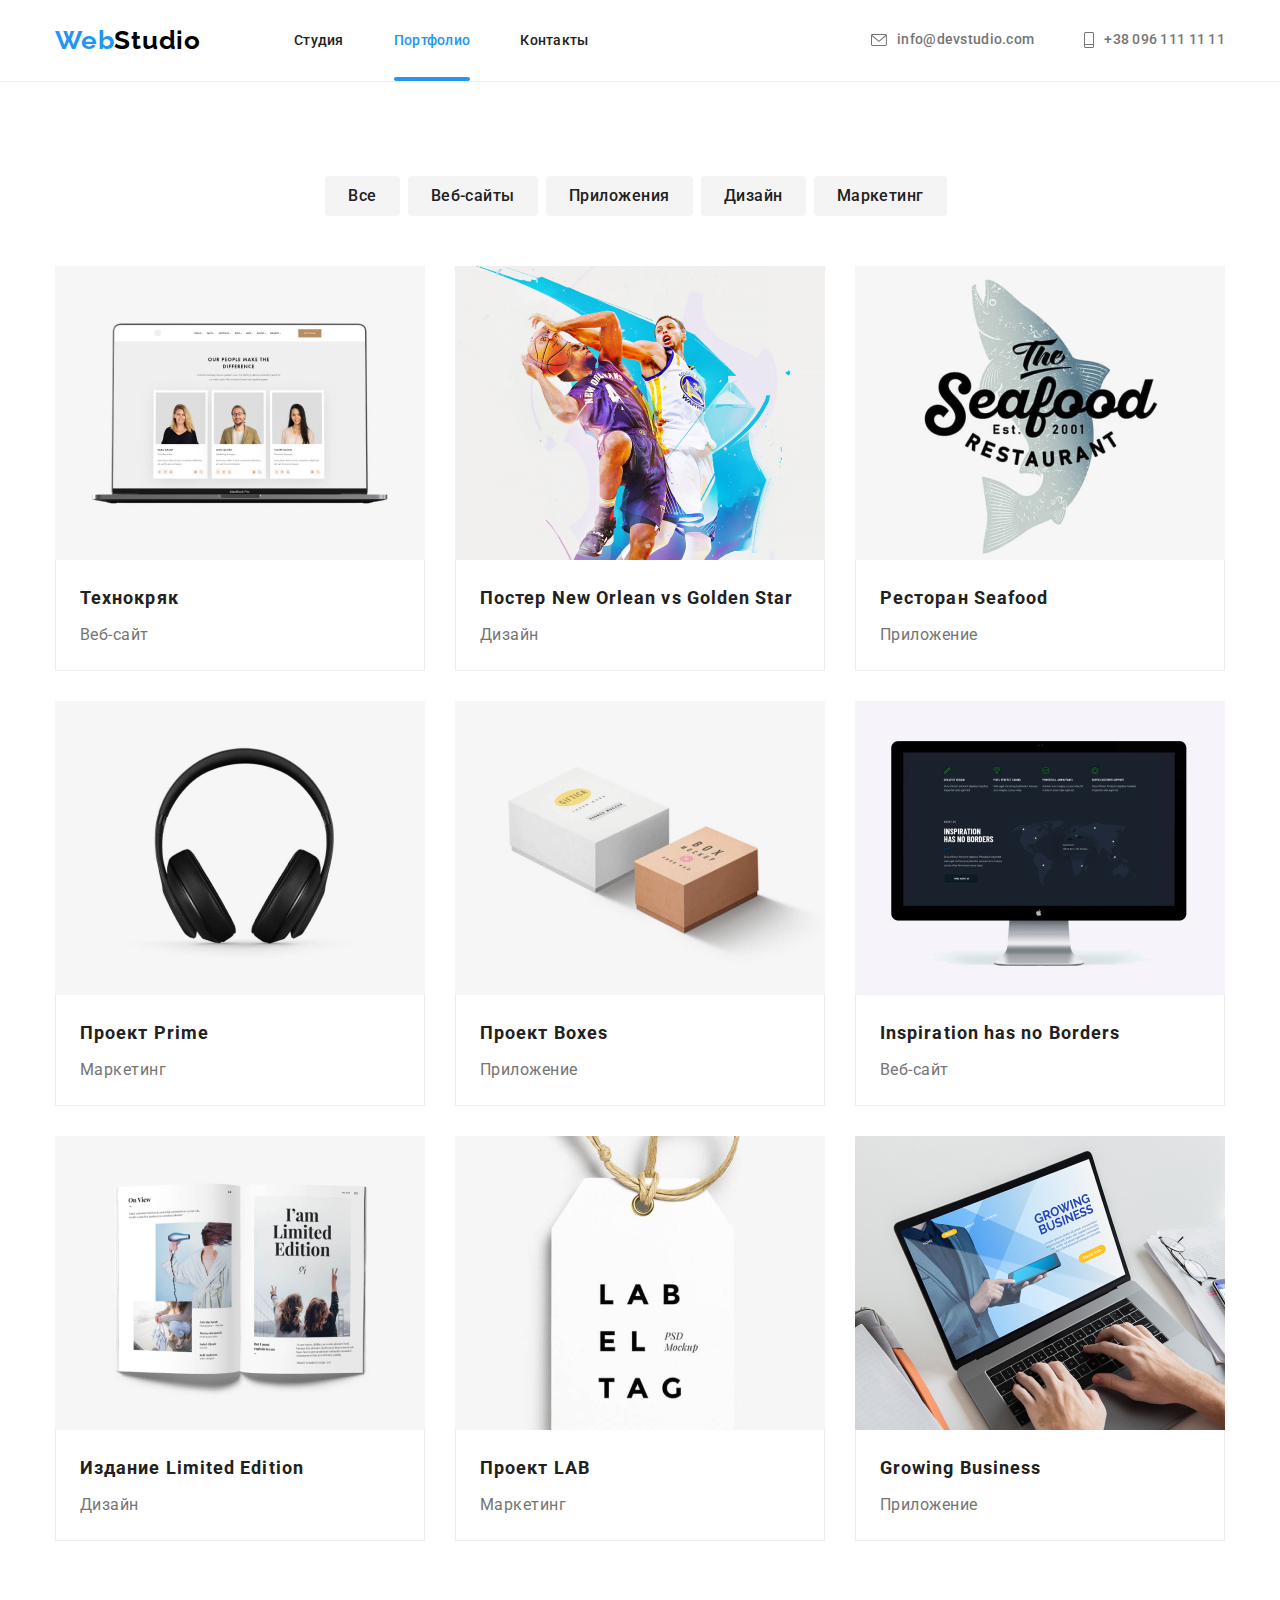
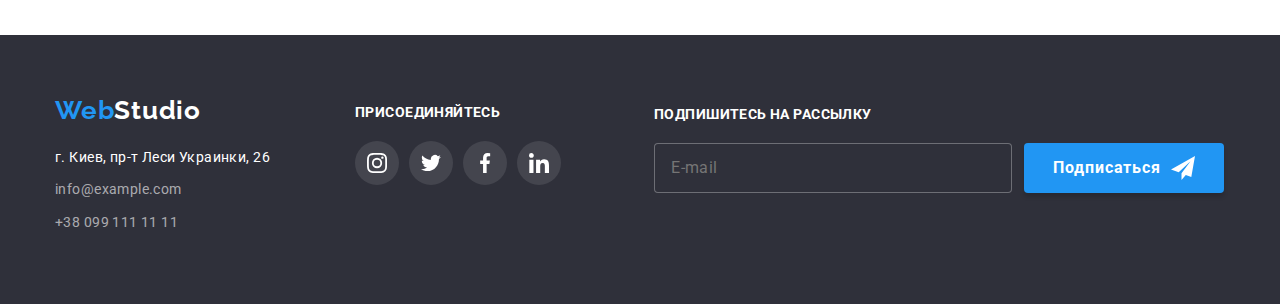
==== portfolio.html @ 05e0bb85 "Добавляет файлы ДЗ_7" ====
<!DOCTYPE html>
<html lang="ru">
  <head>
    <meta charset="UTF-8" />
    <meta name="viewport" content="width=device-width, initial-scale=1.0" />
    <title>Портфолио</title>
    <link
      rel="stylesheet"
      href="https://cdnjs.cloudflare.com/ajax/libs/modern-normalize/1.0.0/modern-normalize.min.css"
    />
    <link rel="preconnect" href="https://fonts.gstatic.com" />
    <link
      href="https://fonts.googleapis.com/css2?family=Raleway:wght@700&family=Roboto:wght@400;500;700;900&display=swap"
      rel="stylesheet"
    />
     <link rel="stylesheet" href="./css/portfolio.min.css" />
  </head>
  <body>
    <!--Header-->
    <header class="header header-portfolio">
      <div class="container">
        <nav class="nav">
          <a class="logo link" href="./" lang="en"
            ><span class="logo-accent">Web</span>Studio</a
          >
          <ul class="nav-list list">
            <li class="nav-list-item">
              <a class="nav-list-link link" href="./index.html">Студия</a>
            </li>
            <li class="nav-list-item">
              <a class="nav-list-link current link" href="./portfolio.html"
                >Портфолио</a
              >
            </li>
            <li class="nav-list-item">
              <a class="nav-list-link link" href="#">Контакты</a>
            </li>
          </ul>
        </nav>
        <address class="address">
          <ul class="contact list">
            <li class="contact-list">
              <a class="contact-link link" href="mailto:info@devstudio.com"
                ><svg width="16px" height="12px" class="contact-icon">
                  <use href="images/decor/sprite-optimize.svg#email"></use>
                </svg>
                info@devstudio.com</a
              >
            </li>
            <li class="contact-list">
              <a class="contact-link link" href="tel:+380961111111"
                ><svg width="10px" height="16px" class="contact-icon">
                  <use href="images/decor/sprite-optimize.svg#tel"></use>
                </svg>
                +38 096 111 11 11</a
              >
            </li>
          </ul>
        </address>
      </div>
    </header>
    <main>
      <!--Projects-->
      <section class="projects">
        <div class="container">
          <ul class="filters-list-btn list">
            <li><button class="filters-btn" type="button">Все</button></li>
            <li>
              <button class="filters-btn" type="button">Веб-сайты</button>
            </li>
            <li>
              <button class="filters-btn" type="button">Приложения</button>
            </li>
            <li><button class="filters-btn" type="button">Дизайн</button></li>
            <li>
              <button class="filters-btn" type="button">Маркетинг</button>
            </li>
          </ul>
          <ul class="projects-list list">
            <li class="projects-list-item">
              <a class="link-card link" href="#"
                ><div class="project-card-overly">
                  <img class="projects-list-photo" src="./images/portfolio/pr-1.jpg" alt="ноутбук с открытым сайтом" width="370px"
                    height="294px" />
                  <p class="projects-list-description">Технокряк это современная площадка распространения коронавируса. Компании
                    используют эту платформу для цифрового
                    шпионажа и атак на защищённые сервера конкурентов.</p>
                </div>
                <div class="projects-name-decor">
                  <h2 class="projects-name">Технокряк</h2>
                  <p class="filter-item">Веб-сайт</p>
                </div>
              </a>
            </li>
            <li class="projects-list-item">
              <a class="link-card link" href="#"
                >
                <div class="project-card-overly">
                  <img class="projects-list-photo" src="./images/portfolio/pr-2.jpg" alt="два баскетболиста сражаются за мяч"
                    width="370px" height="294px" />
                  <p class="projects-list-description">Технокряк это современная площадка распространения коронавируса. Компании
                    используют эту платформу для цифрового
                    шпионажа и атак на защищённые сервера конкурентов.</p>
                </div>
                <div class="projects-name-decor">
                  <h2 class="projects-name">
                    Постер New Orlean vs Golden Star
                  </h2>
                  <p class="filter-item">Дизайн</p>
                </div>
              </a>
            </li>
            <li class="projects-list-item">
              <a class="link-card link" href="#"
                >
                <div class="project-card-overly">
                  <img class="projects-list-photo" src="./images/portfolio/pr-3.jpg" alt="логотип ресторана морепродуктов" width="370px"
                    height="294px" />
                  <p class="projects-list-description">Технокряк это современная площадка распространения коронавируса. Компании
                    используют эту платформу для цифрового
                    шпионажа и атак на защищённые сервера конкурентов.</p>
                </div>
                <div class="projects-name-decor">
                  <h2 class="projects-name">Ресторан Seafood</h2>
                  <p class="filter-item">Приложение</p>
                </div>
              </a>
            </li>
            <li class="projects-list-item">
              <a class="link-card link" href="#"
                >
                <div class="project-card-overly">
                  <img class="projects-list-photo" src="./images/portfolio/pr-4.jpg" alt="фото наушников" width="370px" height="294px" />
                  <p class="projects-list-description">Технокряк это современная площадка распространения коронавируса. Компании
                    используют эту платформу для цифрового
                    шпионажа и атак на защищённые сервера конкурентов.</p>
                </div>
                <div class="projects-name-decor">
                  <h2 class="projects-name">Проект Prime</h2>
                  <p class="filter-item">Маркетинг</p>
                </div>
              </a>
            </li>
            <li class="projects-list-item">
              <a class="link-card link" href="#"
                >
                <div class="project-card-overly">
                  <img class="projects-list-photo" src="./images/portfolio/pr-5.jpg" alt="две коробки разных размеров" width="370px"
                    height="294px" />
                  <p class="projects-list-description">Технокряк это современная площадка распространения коронавируса. Компании
                    используют эту платформу для цифрового
                    шпионажа и атак на защищённые сервера конкурентов.</p>
                </div>
                <div class="projects-name-decor">
                  <h2 class="projects-name">Проект Boxes</h2>
                  <p class="filter-item">Приложение</p>
                </div>
              </a>
            </li>
            <li class="projects-list-item">
              <a class="link-card link" href="#"
                >
                <div class="project-card-overly">
                  <img class="projects-list-photo" src="./images/portfolio/pr-6.jpg" alt="монитор с открытым сайтом" width="370px"
                    height="294px" />
                  <p class="projects-list-description">Технокряк это современная площадка распространения коронавируса. Компании
                    используют эту платформу для цифрового
                    шпионажа и атак на защищённые сервера конкурентов.</p>
                </div>
                <div class="projects-name-decor">
                  <h2 class="projects-name" lang="en">
                    Inspiration has no Borders
                  </h2>
                  <p class="filter-item">Веб-сайт</p>
                </div>
              </a>
            </li>
            <li class="projects-list-item">
              <a class="link-card link" href="#">
                <div class="project-card-overly">
                  <img class="projects-list-photo" src="./images/portfolio/pr-7.jpg" alt="разворот журнала" width="370px"
                    height="294px" />
                  <p class="projects-list-description">Технокряк это современная площадка распространения коронавируса. Компании
                    используют эту платформу для цифрового
                    шпионажа и атак на защищённые сервера конкурентов.</p>
                </div>
                <div class="projects-name-decor">
                  <h2 class="projects-name">Издание Limited Edition</h2>
                  <p class="filter-item">Дизайн</p>
                </div>
              </a>
            </li>
            <li class="projects-list-item">
              <a class="link-card link" href="#"
                >
                <div class="project-card-overly">
                  <img class="projects-list-photo" src="./images/portfolio/pr-8.jpg" alt="бирка с логотипом компании маркетологов"
                    width="370px" height="294px" />
                  <p class="projects-list-description">Технокряк это современная площадка распространения коронавируса. Компании
                    используют эту платформу для цифрового
                    шпионажа и атак на защищённые сервера конкурентов.</p>
                </div>
                <div class="projects-name-decor">
                  <h2 class="projects-name">Проект LAB</h2>
                  <p class="filter-item">Маркетинг</p>
                </div>
              </a>
            </li>
            <li class="projects-list-item">
              <a class="link-card link" href="#"
                >
                <div class="project-card-overly">
                  <img class="projects-list-photo" src="./images/portfolio/pr-9.jpg" alt="руки на клавиатуре ноутбука с открытым сайтом приложения для бизнеса width=" 370px" height="294px"" />
                  <p class=" projects-list-description">Технокряк это современная площадка распространения коронавируса. Компании используют эту платформу для цифрового шпионажа и атак на защищённые сервера конкурентов.</p>
                </div>
                <div class="projects-name-decor">
                  <h2 class="projects-name" lang="en">Growing Business</h2>
                  <p class="filter-item">Приложение</p>
                </div>
              </a>
            </li>
          </ul>
        </div>
      </section>
    </main>
    <footer class="footer">
      <div class="container">
        <div class="communications">
          <a class="logo-footer link" href="./index.html" lang="en"
            ><span class="logo-accent">Web</span
            ><span class="logo-alt">Studio</span></a
          >
          <address class="address-footer">
            <a
              class="contact-footer-link link"
              href="https://goo.gl/maps/aoXQvRGG7g863qA2A"
              >г. Киев, пр-т Леси Украинки, 26</a
            >
            <ul class="contacts-footer list">
              <li class="contacts-footer-list">
                <a
                  class="contact-footer-link link"
                  href="mailto:info@example.com"
                  >info@example.com</a
                >
              </li>
              <li class="contacts-footer-list">
                <a class="contact-footer-link link" href="telto:+380991111111"
                  >+38 099 111 11 11</a
                >
              </li>
            </ul>
          </address>
        </div>
        <div class="social-footer">
          <h3 class="social-call">Присоединяйтесь</h3>
          <ul class="social-list-footer list">
            <li class="social-list-footer-item">
              <a class="social-list-footer-link link" href="#">
                <svg class="social-list-footer-icon">
                  <use
                    href="./images/decor/sprite-optimize.svg#instagram"
                  ></use>
                </svg>
              </a>
            </li>
            <li class="social-list-footer-item">
              <a class="social-list-footer-link link" href="#">
                <svg class="social-list-footer-icon">
                  <use href="./images/decor/sprite-optimize.svg#twitter"></use>
                </svg>
              </a>
            </li>
            <li class="social-list-footer-item">
              <a class="social-list-footer-link link" href="#">
                <svg class="social-list-footer-icon">
                  <use href="./images/decor/sprite-optimize.svg#facebook"></use>
                </svg>
              </a>
            </li>
            <li class="social-list-footer-item">
              <a class="social-list-footer-link link" href="#">
                <svg class="social-list-footer-icon">
                  <use href="./images/decor/sprite-optimize.svg#linkedin"></use>
                </svg>
              </a>
            </li>
          </ul>
        </div>
        <div class="social-footer-subscribe">
          <form action="#" class="social-footer-subscribe-form">
            <span class="social-footer-subscribe-wrapper">
              <p class="social-call">Подпишитесь на рассылку</p>
              <input type="email" name="footer-user-email" class="footer-form-input" placeholder="E-mail">
            </span>
            <button type="submit" class="footer-form-btn">Подписаться
              <svg class="footer-form-btn-icon">
                <use href="./images/decor/sprite-optimize.svg#icon-send"></use>
              </svg>
            </button>
          </form>
        </div>
      </div>
    </footer>
  </body>
</html>
---- css/portfolio.min.css ----
.visually-hidden{position:absolute !important;clip:rect(1px 1px 1px 1px);clip:rect(1px, 1px, 1px, 1px);padding:0 !important;border:0 !important;height:1px !important;width:1px !important;overflow:hidden}body{font-family:"Roboto",sans-serif}.link{text-decoration:none;font-style:normal}.list{list-style:none}h1,h2,h3,h4,h5,h6{margin:0}ul,ol{margin:0;padding:0}p{margin:0}img{display:block}address{font-style:normal}.container{width:1200px;margin:0 auto;padding:0 15px}.logo{font-family:"Raleway",sans-serif;font-weight:700;font-size:26px;line-height:1.19;letter-spacing:.03em;color:#000}.logo-accent{color:#2196f3}.logo-footer{font-family:"Raleway",sans-serif;font-weight:700;font-size:26px;line-height:1.19;letter-spacing:.03em;color:#000;margin-bottom:20px;display:inline-block}.logo-alt{color:#fff}.header{padding-top:25px;padding-bottom:25px;border-bottom:1px solid #ececec}.header .container{display:-webkit-box;display:-ms-flexbox;display:flex;-webkit-box-align:center;-ms-flex-align:center;align-items:center}.header .logo{margin-right:93px}.nav{display:-webkit-box;display:-ms-flexbox;display:flex;-webkit-box-align:center;-ms-flex-align:center;align-items:center}.nav-list{display:-webkit-box;display:-ms-flexbox;display:flex}.nav-list-link{font-weight:500;font-size:14px;line-height:1.14;letter-spacing:.02em;padding-bottom:32px;padding-top:32px;color:#212121;-webkit-transition:color 250ms cubic-bezier(0.4, 0, 0.2, 1);transition:color 250ms cubic-bezier(0.4, 0, 0.2, 1)}.nav-list-link:hover,.nav-list-link:focus{color:#2196f3}.current::after{content:"";position:absolute;bottom:-1px;display:block;width:100%;height:4px;background:#2196f3;border-radius:2px}.nav-list-item .current{color:#2196f3;padding-bottom:32px;position:relative}.nav-list-item:not(:last-child){margin-right:50px}.contact-list:not(:last-child){margin-right:50px}.contact{display:-webkit-box;display:-ms-flexbox;display:flex;-webkit-box-align:center;-ms-flex-align:center;align-items:center}.contact-icon{margin-right:10px;fill:currentColor}.contact-link{display:-webkit-box;display:-ms-flexbox;display:flex;-webkit-box-align:center;-ms-flex-align:center;align-items:center}.address .contact-link{font-weight:500;font-size:14px;line-height:1.14;letter-spacing:.02em;color:#757575}.contact-link:hover,.contact-link:focus{color:#2196f3;-webkit-transition:color 250ms cubic-bezier(0.4, 0, 0.2, 1);transition:color 250ms cubic-bezier(0.4, 0, 0.2, 1)}.address{margin-left:auto}.header-portfolio{border-bottom:1px solid #ececec}.projects{padding-top:94px;padding-bottom:94px}.filters-btn{font-weight:500;font-size:16px;line-height:1.62;letter-spacing:.03em;color:#212121;background-color:#f5f4f4;border-radius:4px;border:1px solid transparent;cursor:pointer;padding:6px 22px;margin-bottom:50px;margin-right:8px;-webkit-transition:background-color 250ms cubic-bezier(0.4, 0, 0.2, 1);transition:background-color 250ms cubic-bezier(0.4, 0, 0.2, 1)}.filters-btn:hover,.filters-btn:focus{background-color:#2196f3;color:#fff;-webkit-box-shadow:0px 3px 1px rgba(0,0,0,0.1),0px 1px 2px rgba(0,0,0,0.08),0px 2px 2px rgba(0,0,0,0.12);box-shadow:0px 3px 1px rgba(0,0,0,0.1),0px 1px 2px rgba(0,0,0,0.08),0px 2px 2px rgba(0,0,0,0.12)}.projects-name{font-weight:700;font-size:18px;line-height:2;letter-spacing:.06em;color:#212121;margin-bottom:4px}.filter-item{font-weight:400;font-size:16px;line-height:1.87;letter-spacing:.03em;color:#757575}.filters-list-btn{display:-webkit-box;display:-ms-flexbox;display:flex;-webkit-box-pack:center;-ms-flex-pack:center;justify-content:center}.container .projects-list{display:-webkit-box;display:-ms-flexbox;display:flex;-ms-flex-wrap:wrap;flex-wrap:wrap}.projects-list .projects-list-item{min-width:370px;-webkit-box-sizing:border-box;box-sizing:border-box;margin-right:30px;margin-bottom:30px;background-color:#fff}.projects-list-item:nth-child(3n){margin-right:0}.projects-list-item:nth-last-child(-n+3){margin-bottom:0px}.link-card{-webkit-transition:-webkit-box-shadow 250ms cubic-bezier(0.4, 0, 0.2, 1);transition:-webkit-box-shadow 250ms cubic-bezier(0.4, 0, 0.2, 1);transition:box-shadow 250ms cubic-bezier(0.4, 0, 0.2, 1);transition:box-shadow 250ms cubic-bezier(0.4, 0, 0.2, 1), -webkit-box-shadow 250ms cubic-bezier(0.4, 0, 0.2, 1)}.link-card:hover,.link-card:focus{display:block;-webkit-box-shadow:0px 1px 1px rgba(0,0,0,0.12),0px 4px 4px rgba(0,0,0,0.06),1px 4px 6px rgba(0,0,0,0.16);box-shadow:0px 1px 1px rgba(0,0,0,0.12),0px 4px 4px rgba(0,0,0,0.06),1px 4px 6px rgba(0,0,0,0.16)}.project-card-overly{position:relative;overflow:hidden}.projects-list-description{position:absolute;top:0;font-family:"Roboto",sans-serif;font-weight:400;font-size:18px;line-height:1.56;letter-spacing:.03em;color:#fff;padding:63px 24px;background-color:rgba(33,150,243,0.9);-webkit-transform:translateY(100%);transform:translateY(100%);-webkit-transition:-webkit-transform 250ms cubic-bezier(0.4, 0, 0.2, 1);transition:-webkit-transform 250ms cubic-bezier(0.4, 0, 0.2, 1);transition:transform 250ms cubic-bezier(0.4, 0, 0.2, 1);transition:transform 250ms cubic-bezier(0.4, 0, 0.2, 1), -webkit-transform 250ms cubic-bezier(0.4, 0, 0.2, 1)}.link-card:hover .projects-list-description,.link-card:focus .projects-list-description{-webkit-transform:translateY(0);transform:translateY(0)}.projects-name-decor{border-bottom:1px solid #ececec;border-left:1px solid #ececec;border-right:1px solid #ececec;padding-left:24px;padding-right:24px;padding-top:20px;padding-bottom:20px}.footer{background-color:#2f303a;padding-top:60px;padding-bottom:60px}.contact-footer-link{font-weight:400;font-size:14px;line-height:1.71;letter-spacing:.03em;color:rgba(255,255,255,0.6);-webkit-transition:color 250ms cubic-bezier(0.4, 0, 0.2, 1);transition:color 250ms cubic-bezier(0.4, 0, 0.2, 1)}.contact-footer-link:hover,.contact-footer-link:focus{color:rgba(255,255,255,0.8)}.address-footer>.contact-footer-link{color:#fff;display:inline-block;margin-bottom:9px}.contacts-footer-list>.contact-footer-link{display:inline-block;margin-bottom:9px}.social-call{font-weight:700;font-size:14px;line-height:1.14;letter-spacing:.03em;text-transform:uppercase;color:#fff;margin-bottom:20px}.footer .container{display:-webkit-box;display:-ms-flexbox;display:flex;-webkit-box-align:start;-ms-flex-align:start;align-items:flex-start}.social-footer{padding-left:85px;padding-top:10px}.social-list-footer{display:-webkit-box;display:-ms-flexbox;display:flex;-webkit-box-align:center;-ms-flex-align:center;align-items:center}.social-list-footer-link{background:rgba(255,255,255,0.1);border-radius:50%;width:44px;height:44px;margin-right:10px;display:-webkit-box;display:-ms-flexbox;display:flex;-webkit-box-align:center;-ms-flex-align:center;align-items:center;-webkit-box-pack:center;-ms-flex-pack:center;justify-content:center;cursor:pointer;-webkit-transition:background-color 250ms cubic-bezier(0.4, 0, 0.2, 1);transition:background-color 250ms cubic-bezier(0.4, 0, 0.2, 1)}.social-list-footer-item:nth-child(4n) .social-list-footer-link{margin-right:0px}.social-list-footer-link:hover,.social-list-footer-link:focus{background-color:#2196f3}.social-list-footer-icon{width:20px;height:20px;fill:#fff}.social-footer-subscribe{padding-left:93px;padding-top:10px}.social-footer-subscribe-form{display:-webkit-inline-box;display:-ms-inline-flexbox;display:inline-flex;-webkit-box-align:end;-ms-flex-align:end;align-items:flex-end}.footer-form-input{width:358px;height:50px;border:1px solid rgba(255,255,255,0.3);border-radius:4px;padding-left:16px;background-color:#2f303a;outline:none;font-weight:400;font-size:16px;line-height:1.25;letter-spacing:.03em;color:rgba(255,255,255,0.6)}.footer-form-btn{width:200px;height:50px;background:#2196f3;-webkit-box-shadow:0px 4px 4px rgba(0,0,0,0.15);box-shadow:0px 4px 4px rgba(0,0,0,0.15);border-radius:4px;border:1px solid transparent;font-weight:700;font-size:16px;line-height:1.87;letter-spacing:.06em;text-align:center;color:#fff;padding:9px 27px;margin-left:12px;display:-webkit-inline-box;display:-ms-inline-flexbox;display:inline-flex;-webkit-box-pack:center;-ms-flex-pack:center;justify-content:center;-webkit-box-align:center;-ms-flex-align:center;align-items:center;cursor:pointer}.footer-form-btn-icon{width:24px;height:24px;fill:#fff;margin-left:10px}
/*# sourceMappingURL=portfolio.min.css.map */
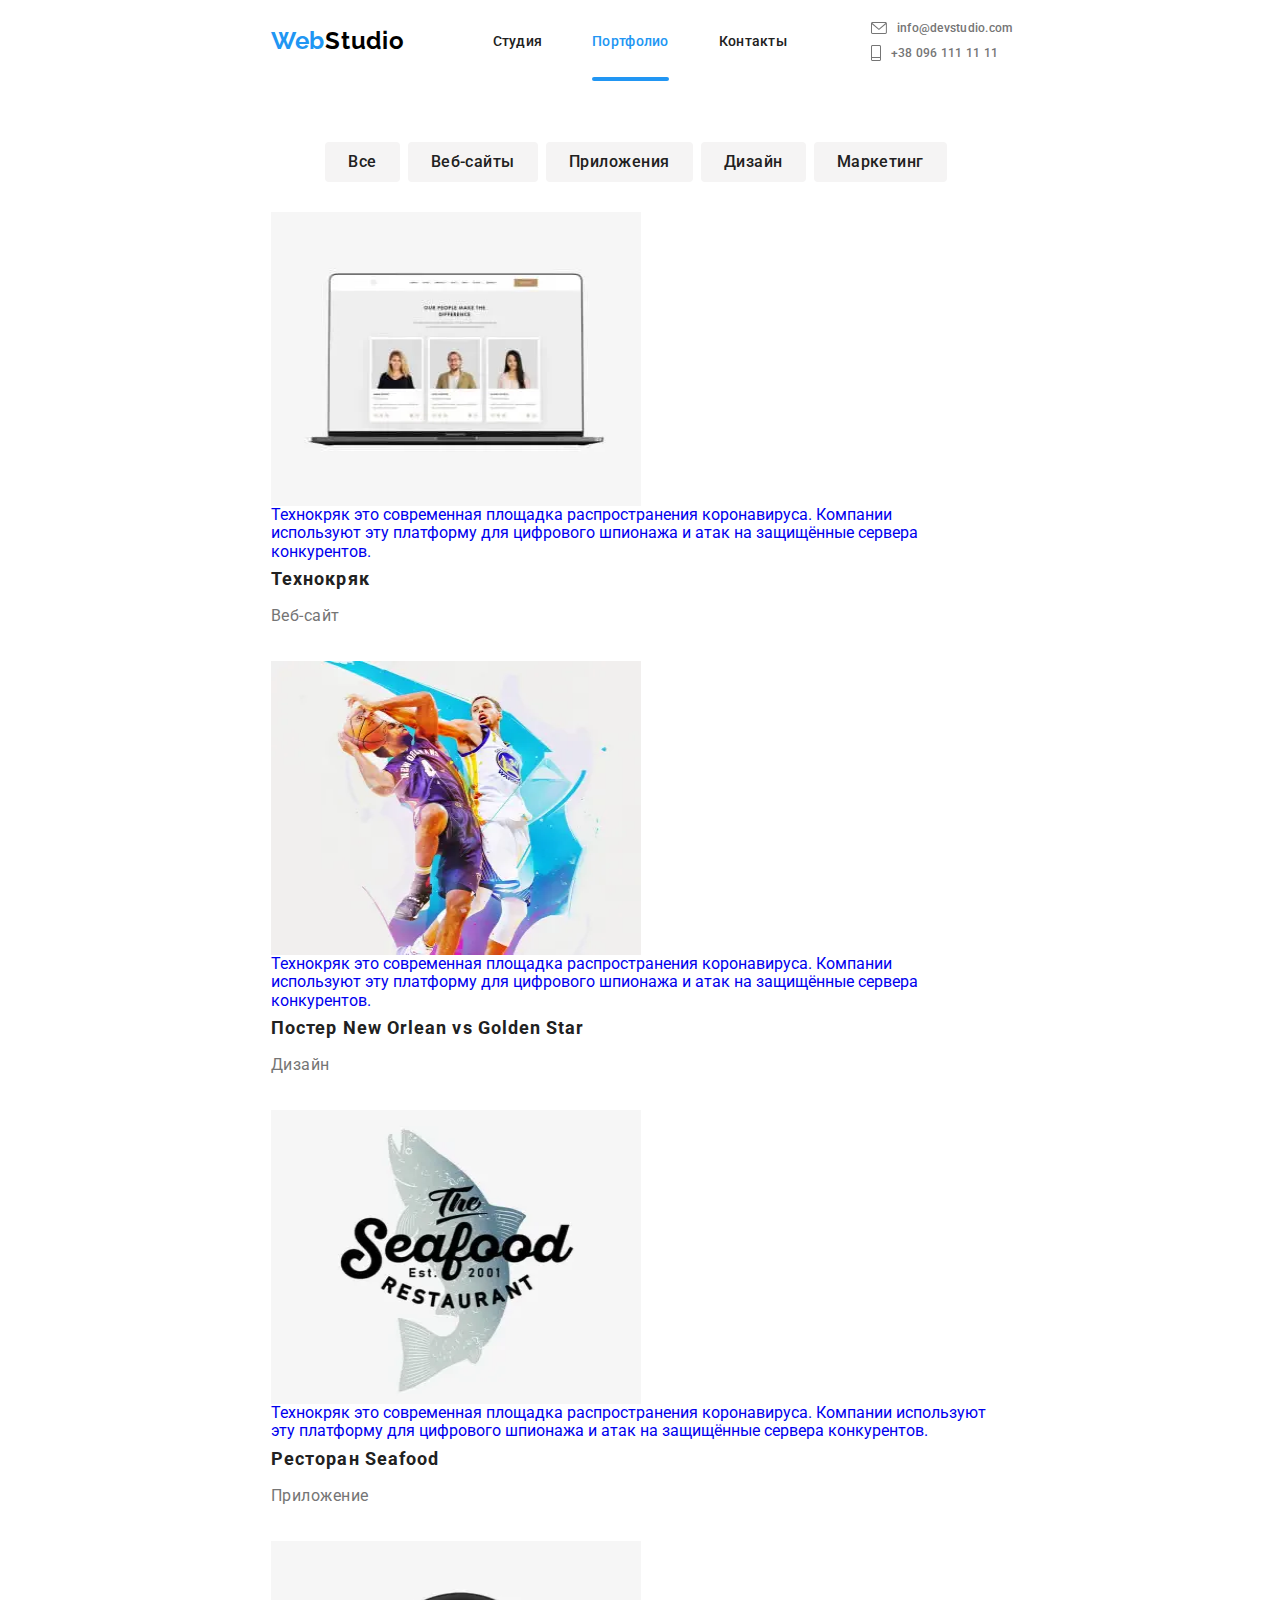
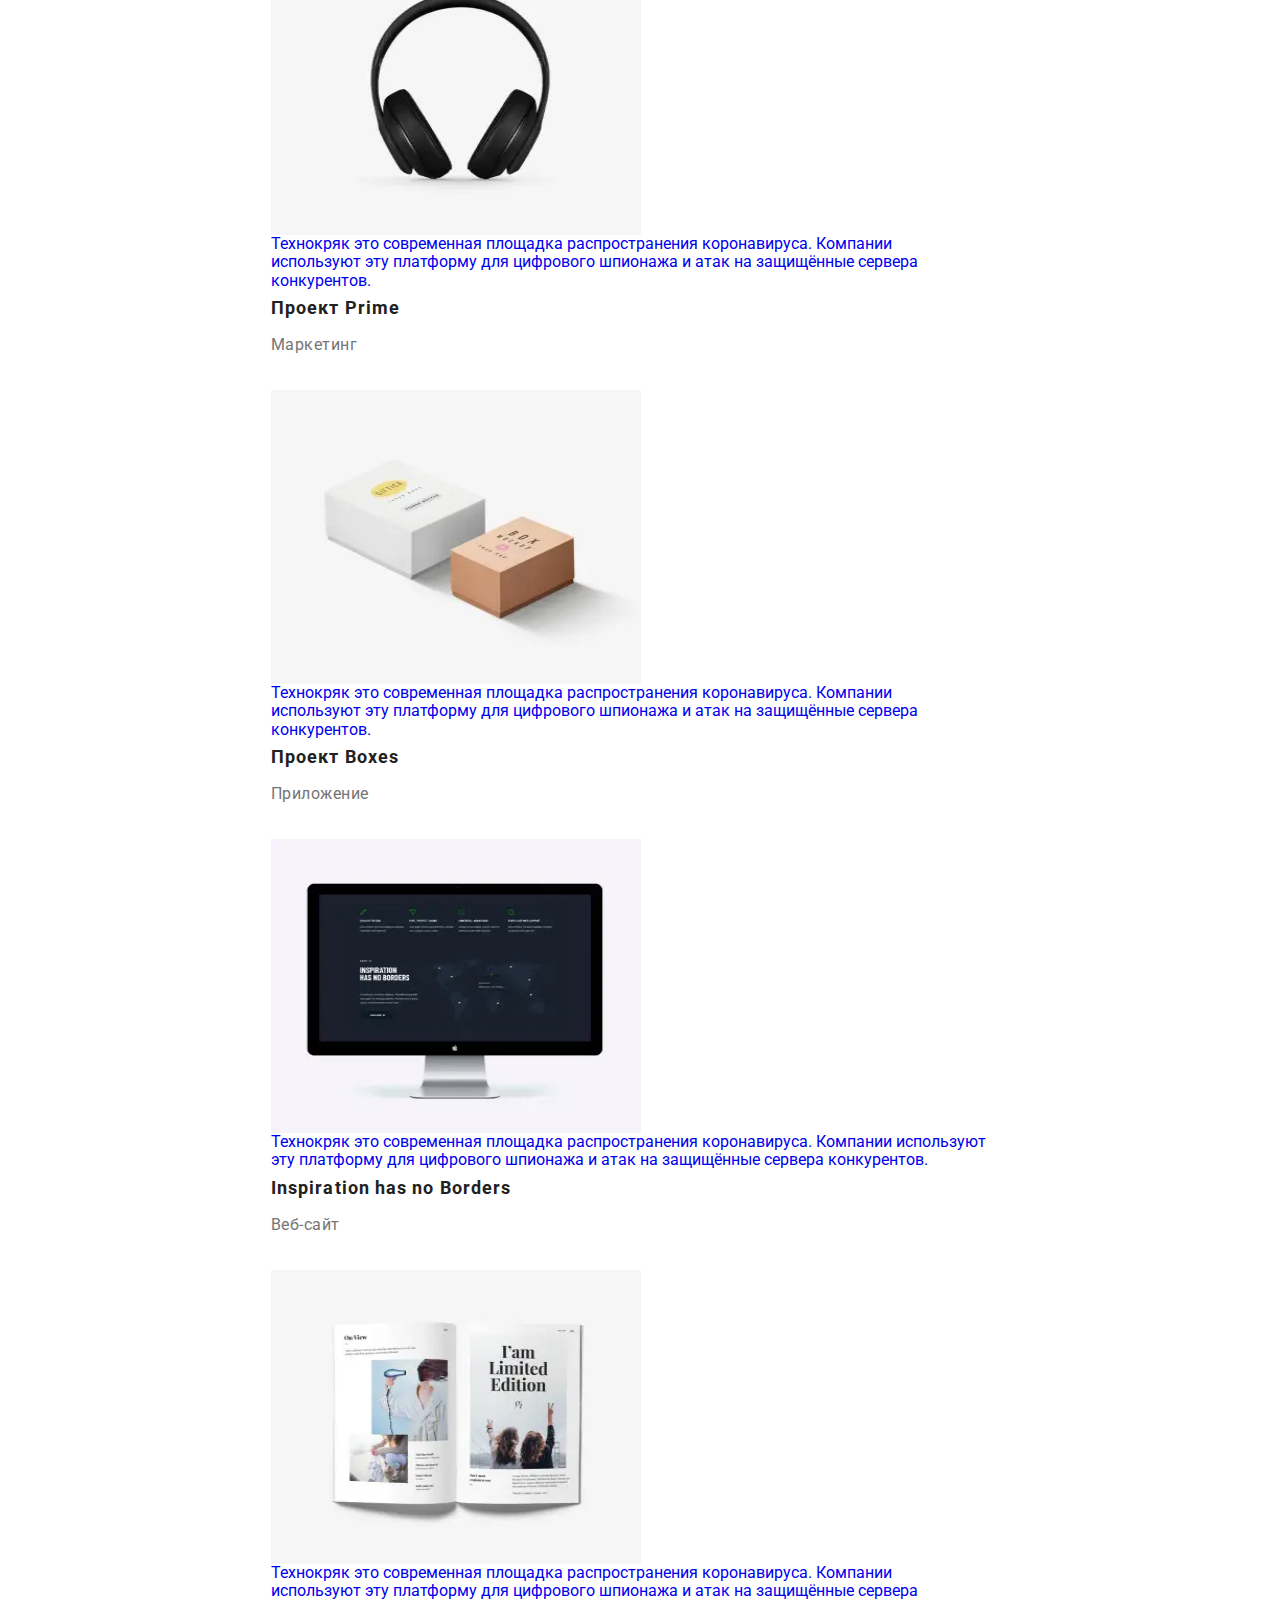
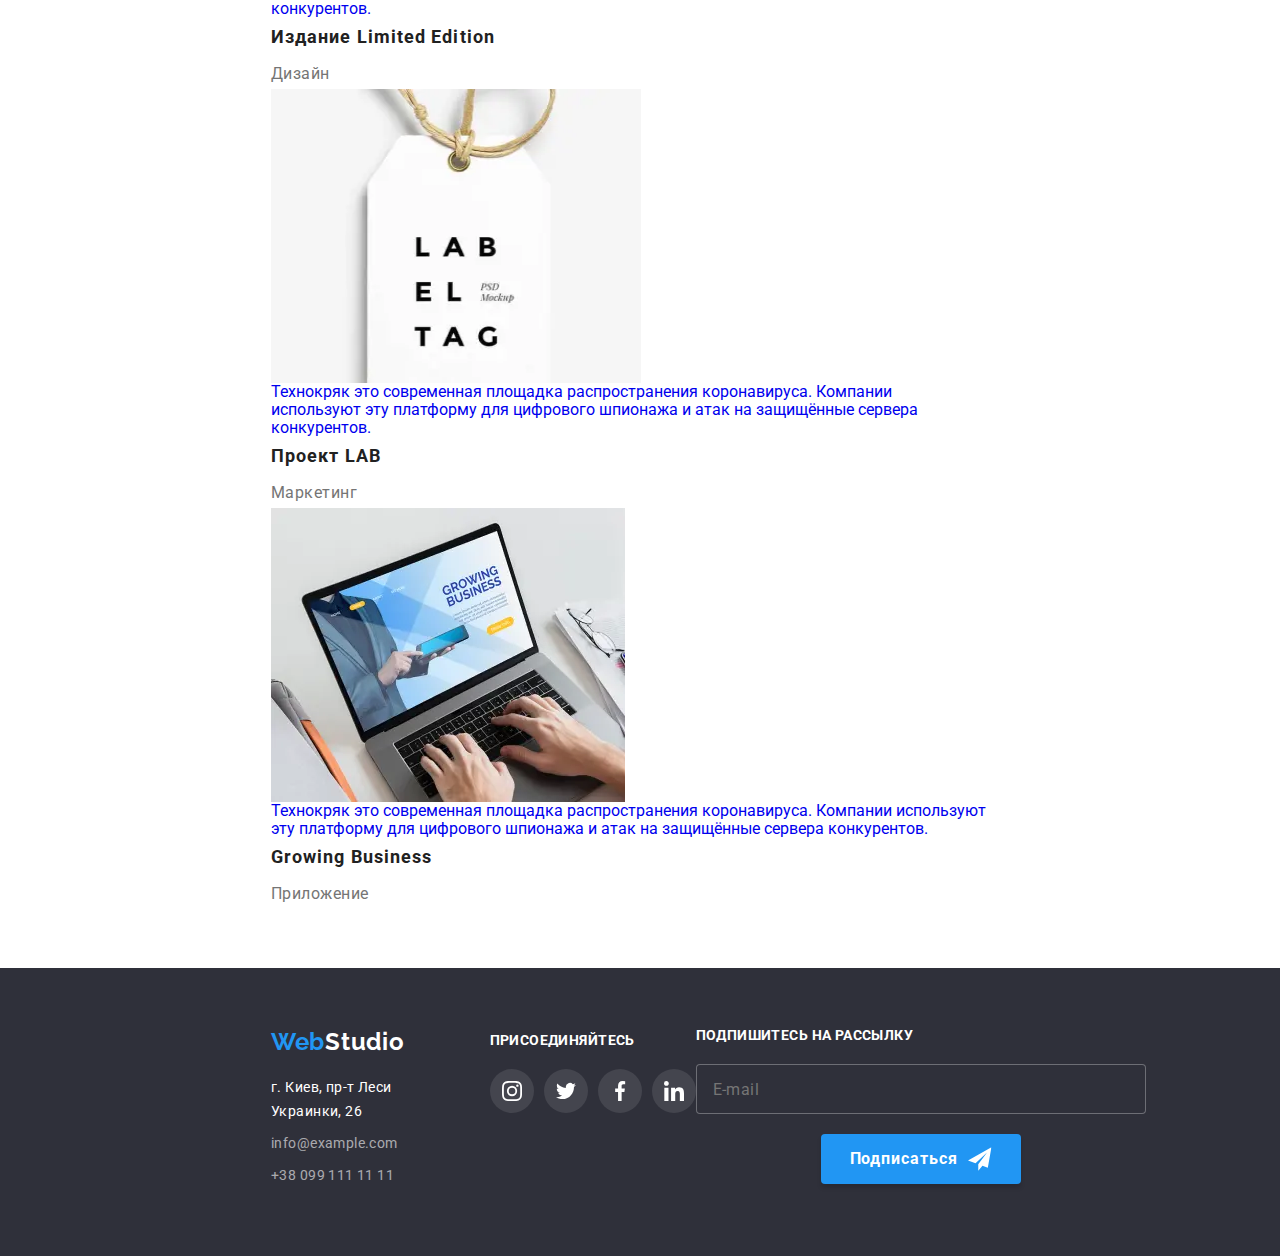
==== commit fffdaf69: "Добавляет изображения для адаптивности на стр портфолио" ====
--- a/portfolio.html
+++ b/portfolio.html
@@ -20,43 +20,47 @@
     <header class="header header-portfolio">
       <div class="container">
         <nav class="nav">
-          <a class="logo link" href="./" lang="en"
-            ><span class="logo-accent">Web</span>Studio</a
-          >
-          <ul class="nav-list list">
-            <li class="nav-list-item">
-              <a class="nav-list-link link" href="./index.html">Студия</a>
-            </li>
-            <li class="nav-list-item">
-              <a class="nav-list-link current link" href="./portfolio.html"
-                >Портфолио</a
-              >
-            </li>
-            <li class="nav-list-item">
-              <a class="nav-list-link link" href="#">Контакты</a>
-            </li>
-          </ul>
+          <a class="logo link" href="./" lang="en"><span class="logo-accent">Web</span>Studio</a>
+          <button type="button" class="menu-button" aria-expanded="false" aria-controls="menu-container" data-menu-button>
+            <svg width="40" height="40" aria-label="Переключатель мобильного меню">
+              <use class="menu-burger" href="images/decor/sprite-optimize.svg#menu-burger"></use>
+              <use class="icon-close" href="images/decor/sprite-optimize.svg#close"></use>
+            </svg>
+          </button>
+          <div class="menu-container" id="menu-container" data-menu>
+            <ul class="nav-list list">
+              <li class="nav-list-item">
+                <a class="nav-list-link  link" href="./index.html">Студия</a>
+              </li>
+              <li class="nav-list-item">
+                <a class="nav-list-link current link" href="./portfolio.html">Портфолио</a>
+              </li>
+              <li class="nav-list-item">
+                <a class="nav-list-link link" href="#">Контакты</a>
+              </li>
+            </ul>
+            <address class="address">
+              <ul class="contact list">
+                <li class="contact-list">
+                  <a class="contact-link link" href="mailto:info@devstudio.com"><svg width="16px" height="12px"
+                      class="contact-icon">
+                      <use href="images/decor/sprite-optimize.svg#email"></use>
+                    </svg>
+                    info@devstudio.com
+                  </a>
+                </li>
+                <li class="contact-list">
+                  <a class="contact-link link" href="tel:+380961111111">
+                    <svg width="10px" height="16px" class="contact-icon">
+                      <use href="images/decor/sprite-optimize.svg#tel"></use>
+                    </svg>
+                    +38 096 111 11 11</a>
+                </li>
+              </ul>
+            </address>
+          </div>
         </nav>
-        <address class="address">
-          <ul class="contact list">
-            <li class="contact-list">
-              <a class="contact-link link" href="mailto:info@devstudio.com"
-                ><svg width="16px" height="12px" class="contact-icon">
-                  <use href="images/decor/sprite-optimize.svg#email"></use>
-                </svg>
-                info@devstudio.com</a
-              >
-            </li>
-            <li class="contact-list">
-              <a class="contact-link link" href="tel:+380961111111"
-                ><svg width="10px" height="16px" class="contact-icon">
-                  <use href="images/decor/sprite-optimize.svg#tel"></use>
-                </svg>
-                +38 096 111 11 11</a
-              >
-            </li>
-          </ul>
-        </address>
+      
       </div>
     </header>
     <main>
@@ -80,8 +84,23 @@
             <li class="projects-list-item">
               <a class="link-card link" href="#"
                 ><div class="project-card-overly">
-                  <img class="projects-list-photo" src="./images/portfolio/pr-1.jpg" alt="ноутбук с открытым сайтом" width="370px"
-                    height="294px" />
+                  <picture class="projects-list-photo">
+                    <source srcset="./images/desktop/portfolio/pr-1.webp 1x, ./images/desktop/portfolio/pr-1@2x.webp 2x" 
+                      media="(min-width: 1600px)" type="image/webp">
+                    <source srcset="./images/desktop/portfolio/pr-1.jpg 1x, ./images/desktop/portfolio/pr-1@2x.jpg 2x"
+                      media="(min-width: 1600px)">
+                    <source srcset="./images/tablet/portfolio/pr-1-tablet-webp@1x.webp 1x, ./images/tablet/portfolio/pr-1-tablet-webp@2x.webp 2x"
+                      media="(min-width: 768px)" type="image/webp">
+                    <source srcset="./images/tablet/portfolio/pr-1-tablet@1x.jpg 1x, ./images/tablet/portfolio/pr-1-tablet@2x.jpg 2x"
+                      media="(min-width: 768px)">
+                    <source srcset="./images/mobile/portfolio/pr-1-mobile-webp@1x.webp 1x, ./images/mobile/portfolio/pr-1-mobile-webp@2x.webp 2x"
+                      media="(min-width: 480px)" type="image/webp">
+                    <source srcset="./images/mobile/portfolio/pr-1-mobile@1x.jpg 1x, ./images/mobile/portfolio/pr-1-mobile@2x.jpg 2x"
+                      media="(min-width: 480px)">
+                    <img class="projects-list-photo" src="./images/mobile/portfolio/pr-1-mobile@1x.jpg" alt="ноутбук с открытым сайтом" width="370px"
+                        height="294px" />
+                  </picture>
+                  
                   <p class="projects-list-description">Технокряк это современная площадка распространения коронавируса. Компании
                     используют эту платформу для цифрового
                     шпионажа и атак на защищённые сервера конкурентов.</p>
@@ -96,8 +115,25 @@
               <a class="link-card link" href="#"
                 >
                 <div class="project-card-overly">
-                  <img class="projects-list-photo" src="./images/portfolio/pr-2.jpg" alt="два баскетболиста сражаются за мяч"
-                    width="370px" height="294px" />
+                  <picture class="projects-list-photo">
+                    <source srcset="./images/desktop/portfolio/pr-2.webp 1x, ./images/desktop/portfolio/pr-2@2x.webp 2x"
+                      media="(min-width: 1600px)" type="image/webp">
+                    <source srcset="./images/desktop/portfolio/pr-2.jpg 1x, ./images/desktop/portfolio/pr-2@2x.jpg 2x"
+                      media="(min-width: 1600px)">
+                    <source
+                      srcset="./images/tablet/portfolio/pr-2-tablet-webp@1x.webp 1x, ./images/tablet/portfolio/pr-2-tablet-webp@2x.webp 2x"
+                      media="(min-width: 768px)" type="image/webp">
+                    <source srcset="./images/tablet/portfolio/pr-2-tablet@1x.jpg 1x, ./images/tablet/portfolio/pr-2-tablet@2x.jpg 2x"
+                      media="(min-width: 768px)">
+                    <source
+                      srcset="./images/mobile/portfolio/pr-2-mobile-webp@1x.webp 1x, ./images/mobile/portfolio/pr-2-mobile-webp@2x.webp 2x"
+                      media="(min-width: 480px)" type="image/webp">
+                    <source srcset="./images/mobile/portfolio/pr-2-mobile@1x.jpg 1x, ./images/mobile/portfolio/pr-2-mobile@2x.jpg 2x"
+                      media="(min-width: 480px)">
+                    <img class="projects-list-photo" src="./images/mobile/portfolio/pr-2-mobile@1x.jpg" alt="два баскетболиста сражаются за мяч"
+                      width="370px" height="294px" />
+                  </picture>
+                  
                   <p class="projects-list-description">Технокряк это современная площадка распространения коронавируса. Компании
                     используют эту платформу для цифрового
                     шпионажа и атак на защищённые сервера конкурентов.</p>
@@ -114,8 +150,25 @@
               <a class="link-card link" href="#"
                 >
                 <div class="project-card-overly">
-                  <img class="projects-list-photo" src="./images/portfolio/pr-3.jpg" alt="логотип ресторана морепродуктов" width="370px"
-                    height="294px" />
+                  <picture class="projects-list-photo">
+                    <source srcset="./images/desktop/portfolio/pr-3.webp 1x, ./images/desktop/portfolio/pr-3@2x.webp 2x"
+                      media="(min-width: 1600px)" type="image/webp">
+                    <source srcset="./images/desktop/portfolio/pr-3.jpg 1x, ./images/desktop/portfolio/pr-3@2x.jpg 2x"
+                      media="(min-width: 1600px)">
+                    <source
+                      srcset="./images/tablet/portfolio/pr-3-tablet-webp@1x.webp 1x, ./images/tablet/portfolio/pr-3-tablet-webp@2x.webp 2x"
+                      media="(min-width: 768px)" type="image/webp">
+                    <source srcset="./images/tablet/portfolio/pr-3-tablet@1x.jpg 1x, ./images/tablet/portfolio/pr-3-tablet@2x.jpg 2x"
+                      media="(min-width: 768px)">
+                    <source
+                      srcset="./images/mobile/portfolio/pr-3-mobile-webp@1x.webp 1x, ./images/mobile/portfolio/pr-3-mobile-webp@2x.webp 2x"
+                      media="(min-width: 480px)" type="image/webp">
+                    <source srcset="./images/mobile/portfolio/pr-3-mobile@1x.jpg 1x, ./images/mobile/portfolio/pr-3-mobile@2x.jpg 2x"
+                      media="(min-width: 480px)">
+                    <img class="projects-list-photo" src="./images/mobile/portfolio/pr-3-mobile@1x.jpg" alt="логотип ресторана морепродуктов" width="370px"
+                      height="294px" />
+                  </picture>
+                  
                   <p class="projects-list-description">Технокряк это современная площадка распространения коронавируса. Компании
                     используют эту платформу для цифрового
                     шпионажа и атак на защищённые сервера конкурентов.</p>
@@ -130,7 +183,24 @@
               <a class="link-card link" href="#"
                 >
                 <div class="project-card-overly">
-                  <img class="projects-list-photo" src="./images/portfolio/pr-4.jpg" alt="фото наушников" width="370px" height="294px" />
+                  <picture class="projects-list-photo">
+                    <source srcset="./images/desktop/portfolio/pr-4.webp 1x, ./images/desktop/portfolio/pr-4@2x.webp 2x"
+                      media="(min-width: 1600px)" type="image/webp">
+                    <source srcset="./images/desktop/portfolio/pr-4.jpg 1x, ./images/desktop/portfolio/pr-4@2x.jpg 2x"
+                      media="(min-width: 1600px)">
+                    <source
+                      srcset="./images/tablet/portfolio/pr-4-tablet-webp@1x.webp 1x, ./images/tablet/portfolio/pr-4-tablet-webp@2x.webp 2x"
+                      media="(min-width: 768px)" type="image/webp">
+                    <source srcset="./images/tablet/portfolio/pr-4-tablet@1x.jpg 1x, ./images/tablet/portfolio/pr-4-tablet@2x.jpg 2x"
+                      media="(min-width: 768px)">
+                    <source
+                      srcset="./images/mobile/portfolio/pr-4-mobile-webp@1x.webp 1x, ./images/mobile/portfolio/pr-4-mobile-webp@2x.webp 2x"
+                      media="(min-width: 480px)" type="image/webp">
+                    <source srcset="./images/mobile/portfolio/pr-4-mobile@1x.jpg 1x, ./images/mobile/portfolio/pr-4-mobile@2x.jpg 2x"
+                      media="(min-width: 480px)">
+                  <img class="projects-list-photo" src="./images/mobile/portfolio/pr-4-mobile@1x.jpg" alt="фото наушников" width="370px" height="294px" />
+                  </picture>
+                  
                   <p class="projects-list-description">Технокряк это современная площадка распространения коронавируса. Компании
                     используют эту платформу для цифрового
                     шпионажа и атак на защищённые сервера конкурентов.</p>
@@ -145,8 +215,25 @@
               <a class="link-card link" href="#"
                 >
                 <div class="project-card-overly">
-                  <img class="projects-list-photo" src="./images/portfolio/pr-5.jpg" alt="две коробки разных размеров" width="370px"
-                    height="294px" />
+                  <picture class="projects-list-photo">
+                    <source srcset="./images/desktop/portfolio/pr-5.webp 1x, ./images/desktop/portfolio/pr-5@2x.webp 2x"
+                      media="(min-width: 1600px)" type="image/webp">
+                    <source srcset="./images/desktop/portfolio/pr-5.jpg 1x, ./images/desktop/portfolio/pr-5@2x.jpg 2x"
+                      media="(min-width: 1600px)">
+                    <source
+                      srcset="./images/tablet/portfolio/pr-5-tablet-webp@1x.webp 1x, ./images/tablet/portfolio/pr-5-tablet-webp@2x.webp 2x"
+                      media="(min-width: 768px)" type="image/webp">
+                    <source srcset="./images/tablet/portfolio/pr-5-tablet@1x.jpg 1x, ./images/tablet/portfolio/pr-5-tablet@2x.jpg 2x"
+                      media="(min-width: 768px)">
+                    <source
+                      srcset="./images/mobile/portfolio/pr-5-mobile-webp@1x.webp 1x, ./images/mobile/portfolio/pr-5-mobile-webp@2x.webp 2x"
+                      media="(min-width: 480px)" type="image/webp">
+                    <source srcset="./images/mobile/portfolio/pr-5-mobile@1x.jpg 1x, ./images/mobile/portfolio/pr-5-mobile@2x.jpg 2x"
+                      media="(min-width: 480px)">
+                    <img class="projects-list-photo" src="./images/mobile/portfolio/pr-5-mobile@1x.jpg" alt="две коробки разных размеров" width="370px"
+                      height="294px" />
+                  </picture>
+                  
                   <p class="projects-list-description">Технокряк это современная площадка распространения коронавируса. Компании
                     используют эту платформу для цифрового
                     шпионажа и атак на защищённые сервера конкурентов.</p>
@@ -161,8 +248,25 @@
               <a class="link-card link" href="#"
                 >
                 <div class="project-card-overly">
-                  <img class="projects-list-photo" src="./images/portfolio/pr-6.jpg" alt="монитор с открытым сайтом" width="370px"
-                    height="294px" />
+                  <picture class="projects-list-photo">
+                    <source srcset="./images/desktop/portfolio/pr-6.webp 1x, ./images/desktop/portfolio/pr-6@2x.webp 2x"
+                      media="(min-width: 1600px)" type="image/webp">
+                    <source srcset="./images/desktop/portfolio/pr-6.jpg 1x, ./images/desktop/portfolio/pr-6@2x.jpg 2x"
+                      media="(min-width: 1600px)">
+                    <source
+                      srcset="./images/tablet/portfolio/pr-6-tablet-webp@1x.webp 1x, ./images/tablet/portfolio/pr-6-tablet-webp@2x.webp 2x"
+                      media="(min-width: 768px)" type="image/webp">
+                    <source srcset="./images/tablet/portfolio/pr-6-tablet@1x.jpg 1x, ./images/tablet/portfolio/pr-6-tablet@2x.jpg 2x"
+                      media="(min-width: 768px)">
+                    <source
+                      srcset="./images/mobile/portfolio/pr-6-mobile-webp@1x.webp 1x, ./images/mobile/portfolio/pr-6-mobile-webp@2x.webp 2x"
+                      media="(min-width: 480px)" type="image/webp">
+                    <source srcset="./images/mobile/portfolio/pr-6-mobile@1x.jpg 1x, ./images/mobile/portfolio/pr-6-mobile@2x.jpg 2x"
+                      media="(min-width: 480px)">
+                    <img class="projects-list-photo" src="./images/mobile/portfolio/pr-6-mobile@1x.jpg" alt="монитор с открытым сайтом" width="370px"
+                      height="294px" />
+                  </picture>
+                  
                   <p class="projects-list-description">Технокряк это современная площадка распространения коронавируса. Компании
                     используют эту платформу для цифрового
                     шпионажа и атак на защищённые сервера конкурентов.</p>
@@ -178,8 +282,25 @@
             <li class="projects-list-item">
               <a class="link-card link" href="#">
                 <div class="project-card-overly">
-                  <img class="projects-list-photo" src="./images/portfolio/pr-7.jpg" alt="разворот журнала" width="370px"
-                    height="294px" />
+                  <picture class="projects-list-photo">
+                    <source srcset="./images/desktop/portfolio/pr-7.webp 1x, ./images/desktop/portfolio/pr-7@2x.webp 2x"
+                      media="(min-width: 1600px)" type="image/webp">
+                    <source srcset="./images/desktop/portfolio/pr-7.jpg 1x, ./images/desktop/portfolio/pr-7@2x.jpg 2x"
+                      media="(min-width: 1600px)">
+                    <source
+                      srcset="./images/tablet/portfolio/pr-7-tablet-webp@1x.webp 1x, ./images/tablet/portfolio/pr-7-tablet-webp@2x.webp 2x"
+                      media="(min-width: 768px)" type="image/webp">
+                    <source srcset="./images/tablet/portfolio/pr-7-tablet@1x.jpg 1x, ./images/tablet/portfolio/pr-7-tablet@2x.jpg 2x"
+                      media="(min-width: 768px)">
+                    <source
+                      srcset="./images/mobile/portfolio/pr-7-mobile-webp@1x.webp 1x, ./images/mobile/portfolio/pr-7-mobile-webp@2x.webp 2x"
+                      media="(min-width: 480px)" type="image/webp">
+                    <source srcset="./images/mobile/portfolio/pr-7-mobile@1x.jpg 1x, ./images/mobile/portfolio/pr-7-mobile@2x.jpg 2x"
+                      media="(min-width: 480px)">
+                    <img class="projects-list-photo" src="./images/mobile/portfolio/pr-7-mobile@1x.jpg" alt="разворот журнала" width="370px"
+                      height="294px" />
+                  </picture>
+                 
                   <p class="projects-list-description">Технокряк это современная площадка распространения коронавируса. Компании
                     используют эту платформу для цифрового
                     шпионажа и атак на защищённые сервера конкурентов.</p>
@@ -194,8 +315,25 @@
               <a class="link-card link" href="#"
                 >
                 <div class="project-card-overly">
-                  <img class="projects-list-photo" src="./images/portfolio/pr-8.jpg" alt="бирка с логотипом компании маркетологов"
-                    width="370px" height="294px" />
+                  <picture class="projects-list-photo">
+                    <source srcset="./images/desktop/portfolio/pr-8.webp 1x, ./images/desktop/portfolio/pr-8@2x.webp 2x"
+                      media="(min-width: 1600px)" type="image/webp">
+                    <source srcset="./images/desktop/portfolio/pr-8.jpg 1x, ./images/desktop/portfolio/pr-8@2x.jpg 2x"
+                      media="(min-width: 1600px)">
+                    <source
+                      srcset="./images/tablet/portfolio/pr-8-tablet-webp@1x.webp 1x, ./images/tablet/portfolio/pr-8-tablet-webp@2x.webp 2x"
+                      media="(min-width: 768px)" type="image/webp">
+                    <source srcset="./images/tablet/portfolio/pr-8-tablet@1x.jpg 1x, ./images/tablet/portfolio/pr-8-tablet@2x.jpg 2x"
+                      media="(min-width: 768px)">
+                    <source
+                      srcset="./images/mobile/portfolio/pr-8-mobile-webp@1x.webp 1x, ./images/mobile/portfolio/pr-8-mobile-webp@2x.webp 2x"
+                      media="(min-width: 480px)" type="image/webp">
+                    <source srcset="./images/mobile/portfolio/pr-8-mobile@1x.jpg 1x, ./images/mobile/portfolio/pr-8-mobile@2x.jpg 2x"
+                      media="(min-width: 480px)">
+                    <img class="projects-list-photo" src="./images/mobile/portfolio/pr-8-mobile@1x.jpg" alt="бирка с логотипом компании маркетологов"
+                      width="370px" height="294px" />
+                  </picture>
+                  
                   <p class="projects-list-description">Технокряк это современная площадка распространения коронавируса. Компании
                     используют эту платформу для цифрового
                     шпионажа и атак на защищённые сервера конкурентов.</p>
@@ -210,7 +348,25 @@
               <a class="link-card link" href="#"
                 >
                 <div class="project-card-overly">
-                  <img class="projects-list-photo" src="./images/portfolio/pr-9.jpg" alt="руки на клавиатуре ноутбука с открытым сайтом приложения для бизнеса width=" 370px" height="294px"" />
+                  <picture class="projects-list-photo">
+                    <source srcset="./images/desktop/portfolio/pr-9.webp 1x, ./images/desktop/portfolio/pr-9@2x.webp 2x"
+                      media="(min-width: 1600px)" type="image/webp">
+                    <source srcset="./images/desktop/portfolio/pr-9.jpg 1x, ./images/desktop/portfolio/pr-9@2x.jpg 2x"
+                      media="(min-width: 1600px)">
+                    <source
+                      srcset="./images/tablet/portfolio/pr-9-tablet-webp@1x.webp 1x, ./images/tablet/portfolio/pr-9-tablet-webp@2x.webp 2x"
+                      media="(min-width: 768px)" type="image/webp">
+                    <source srcset="./images/tablet/portfolio/pr-9-tablet@1x.jpg 1x, ./images/tablet/portfolio/pr-9-tablet@2x.jpg 2x"
+                      media="(min-width: 768px)">
+                    <source
+                      srcset="./images/mobile/portfolio/pr-9-mobile-webp@1x.webp 1x, ./images/mobile/portfolio/pr-9-mobile-webp@2x.webp 2x"
+                      media="(min-width: 480px)" type="image/webp">
+                    <source srcset="./images/mobile/portfolio/pr-9-mobile@1x.jpg 1x, ./images/mobile/portfolio/pr-9-mobile@2x.jpg 2x"
+                      media="(min-width: 480px)">
+                    <img class="projects-list-photo" src="./images/mobile/portfolio/pr-9-mobile@1x.jpg"
+                      alt="руки на клавиатуре ноутбука с открытым сайтом приложения для бизнеса width=" 370px" height="294px"" />
+                  </picture>
+                 
                   <p class=" projects-list-description">Технокряк это современная площадка распространения коронавируса. Компании используют эту платформу для цифрового шпионажа и атак на защищённые сервера конкурентов.</p>
                 </div>
                 <div class="projects-name-decor">
@@ -257,7 +413,7 @@
           <ul class="social-list-footer list">
             <li class="social-list-footer-item">
               <a class="social-list-footer-link link" href="#">
-                <svg class="social-list-footer-icon">
+                <svg width="20" height="20" class="social-list-footer-icon">
                   <use
                     href="./images/decor/sprite-optimize.svg#instagram"
                   ></use>
@@ -266,21 +422,21 @@
             </li>
             <li class="social-list-footer-item">
               <a class="social-list-footer-link link" href="#">
-                <svg class="social-list-footer-icon">
+                <svg width="20" height="20" class="social-list-footer-icon">
                   <use href="./images/decor/sprite-optimize.svg#twitter"></use>
                 </svg>
               </a>
             </li>
             <li class="social-list-footer-item">
               <a class="social-list-footer-link link" href="#">
-                <svg class="social-list-footer-icon">
+                <svg width="20" height="20" class="social-list-footer-icon">
                   <use href="./images/decor/sprite-optimize.svg#facebook"></use>
                 </svg>
               </a>
             </li>
             <li class="social-list-footer-item">
               <a class="social-list-footer-link link" href="#">
-                <svg class="social-list-footer-icon">
+                <svg width="20" height="20" class="social-list-footer-icon">
                   <use href="./images/decor/sprite-optimize.svg#linkedin"></use>
                 </svg>
               </a>
@@ -302,5 +458,6 @@
         </div>
       </div>
     </footer>
+    <script src="./js/menu.js"></script>
   </body>
 </html>
--- a/css/portfolio.min.css
+++ b/css/portfolio.min.css
@@ -1,2 +1,2 @@
-.visually-hidden{position:absolute !important;clip:rect(1px 1px 1px 1px);clip:rect(1px, 1px, 1px, 1px);padding:0 !important;border:0 !important;height:1px !important;width:1px !important;overflow:hidden}body{font-family:"Roboto",sans-serif}.link{text-decoration:none;font-style:normal}.list{list-style:none}h1,h2,h3,h4,h5,h6{margin:0}ul,ol{margin:0;padding:0}p{margin:0}img{display:block}address{font-style:normal}.container{width:1200px;margin:0 auto;padding:0 15px}.logo{font-family:"Raleway",sans-serif;font-weight:700;font-size:26px;line-height:1.19;letter-spacing:.03em;color:#000}.logo-accent{color:#2196f3}.logo-footer{font-family:"Raleway",sans-serif;font-weight:700;font-size:26px;line-height:1.19;letter-spacing:.03em;color:#000;margin-bottom:20px;display:inline-block}.logo-alt{color:#fff}.header{padding-top:25px;padding-bottom:25px;border-bottom:1px solid #ececec}.header .container{display:-webkit-box;display:-ms-flexbox;display:flex;-webkit-box-align:center;-ms-flex-align:center;align-items:center}.header .logo{margin-right:93px}.nav{display:-webkit-box;display:-ms-flexbox;display:flex;-webkit-box-align:center;-ms-flex-align:center;align-items:center}.nav-list{display:-webkit-box;display:-ms-flexbox;display:flex}.nav-list-link{font-weight:500;font-size:14px;line-height:1.14;letter-spacing:.02em;padding-bottom:32px;padding-top:32px;color:#212121;-webkit-transition:color 250ms cubic-bezier(0.4, 0, 0.2, 1);transition:color 250ms cubic-bezier(0.4, 0, 0.2, 1)}.nav-list-link:hover,.nav-list-link:focus{color:#2196f3}.current::after{content:"";position:absolute;bottom:-1px;display:block;width:100%;height:4px;background:#2196f3;border-radius:2px}.nav-list-item .current{color:#2196f3;padding-bottom:32px;position:relative}.nav-list-item:not(:last-child){margin-right:50px}.contact-list:not(:last-child){margin-right:50px}.contact{display:-webkit-box;display:-ms-flexbox;display:flex;-webkit-box-align:center;-ms-flex-align:center;align-items:center}.contact-icon{margin-right:10px;fill:currentColor}.contact-link{display:-webkit-box;display:-ms-flexbox;display:flex;-webkit-box-align:center;-ms-flex-align:center;align-items:center}.address .contact-link{font-weight:500;font-size:14px;line-height:1.14;letter-spacing:.02em;color:#757575}.contact-link:hover,.contact-link:focus{color:#2196f3;-webkit-transition:color 250ms cubic-bezier(0.4, 0, 0.2, 1);transition:color 250ms cubic-bezier(0.4, 0, 0.2, 1)}.address{margin-left:auto}.header-portfolio{border-bottom:1px solid #ececec}.projects{padding-top:94px;padding-bottom:94px}.filters-btn{font-weight:500;font-size:16px;line-height:1.62;letter-spacing:.03em;color:#212121;background-color:#f5f4f4;border-radius:4px;border:1px solid transparent;cursor:pointer;padding:6px 22px;margin-bottom:50px;margin-right:8px;-webkit-transition:background-color 250ms cubic-bezier(0.4, 0, 0.2, 1);transition:background-color 250ms cubic-bezier(0.4, 0, 0.2, 1)}.filters-btn:hover,.filters-btn:focus{background-color:#2196f3;color:#fff;-webkit-box-shadow:0px 3px 1px rgba(0,0,0,0.1),0px 1px 2px rgba(0,0,0,0.08),0px 2px 2px rgba(0,0,0,0.12);box-shadow:0px 3px 1px rgba(0,0,0,0.1),0px 1px 2px rgba(0,0,0,0.08),0px 2px 2px rgba(0,0,0,0.12)}.projects-name{font-weight:700;font-size:18px;line-height:2;letter-spacing:.06em;color:#212121;margin-bottom:4px}.filter-item{font-weight:400;font-size:16px;line-height:1.87;letter-spacing:.03em;color:#757575}.filters-list-btn{display:-webkit-box;display:-ms-flexbox;display:flex;-webkit-box-pack:center;-ms-flex-pack:center;justify-content:center}.container .projects-list{display:-webkit-box;display:-ms-flexbox;display:flex;-ms-flex-wrap:wrap;flex-wrap:wrap}.projects-list .projects-list-item{min-width:370px;-webkit-box-sizing:border-box;box-sizing:border-box;margin-right:30px;margin-bottom:30px;background-color:#fff}.projects-list-item:nth-child(3n){margin-right:0}.projects-list-item:nth-last-child(-n+3){margin-bottom:0px}.link-card{-webkit-transition:-webkit-box-shadow 250ms cubic-bezier(0.4, 0, 0.2, 1);transition:-webkit-box-shadow 250ms cubic-bezier(0.4, 0, 0.2, 1);transition:box-shadow 250ms cubic-bezier(0.4, 0, 0.2, 1);transition:box-shadow 250ms cubic-bezier(0.4, 0, 0.2, 1), -webkit-box-shadow 250ms cubic-bezier(0.4, 0, 0.2, 1)}.link-card:hover,.link-card:focus{display:block;-webkit-box-shadow:0px 1px 1px rgba(0,0,0,0.12),0px 4px 4px rgba(0,0,0,0.06),1px 4px 6px rgba(0,0,0,0.16);box-shadow:0px 1px 1px rgba(0,0,0,0.12),0px 4px 4px rgba(0,0,0,0.06),1px 4px 6px rgba(0,0,0,0.16)}.project-card-overly{position:relative;overflow:hidden}.projects-list-description{position:absolute;top:0;font-family:"Roboto",sans-serif;font-weight:400;font-size:18px;line-height:1.56;letter-spacing:.03em;color:#fff;padding:63px 24px;background-color:rgba(33,150,243,0.9);-webkit-transform:translateY(100%);transform:translateY(100%);-webkit-transition:-webkit-transform 250ms cubic-bezier(0.4, 0, 0.2, 1);transition:-webkit-transform 250ms cubic-bezier(0.4, 0, 0.2, 1);transition:transform 250ms cubic-bezier(0.4, 0, 0.2, 1);transition:transform 250ms cubic-bezier(0.4, 0, 0.2, 1), -webkit-transform 250ms cubic-bezier(0.4, 0, 0.2, 1)}.link-card:hover .projects-list-description,.link-card:focus .projects-list-description{-webkit-transform:translateY(0);transform:translateY(0)}.projects-name-decor{border-bottom:1px solid #ececec;border-left:1px solid #ececec;border-right:1px solid #ececec;padding-left:24px;padding-right:24px;padding-top:20px;padding-bottom:20px}.footer{background-color:#2f303a;padding-top:60px;padding-bottom:60px}.contact-footer-link{font-weight:400;font-size:14px;line-height:1.71;letter-spacing:.03em;color:rgba(255,255,255,0.6);-webkit-transition:color 250ms cubic-bezier(0.4, 0, 0.2, 1);transition:color 250ms cubic-bezier(0.4, 0, 0.2, 1)}.contact-footer-link:hover,.contact-footer-link:focus{color:rgba(255,255,255,0.8)}.address-footer>.contact-footer-link{color:#fff;display:inline-block;margin-bottom:9px}.contacts-footer-list>.contact-footer-link{display:inline-block;margin-bottom:9px}.social-call{font-weight:700;font-size:14px;line-height:1.14;letter-spacing:.03em;text-transform:uppercase;color:#fff;margin-bottom:20px}.footer .container{display:-webkit-box;display:-ms-flexbox;display:flex;-webkit-box-align:start;-ms-flex-align:start;align-items:flex-start}.social-footer{padding-left:85px;padding-top:10px}.social-list-footer{display:-webkit-box;display:-ms-flexbox;display:flex;-webkit-box-align:center;-ms-flex-align:center;align-items:center}.social-list-footer-link{background:rgba(255,255,255,0.1);border-radius:50%;width:44px;height:44px;margin-right:10px;display:-webkit-box;display:-ms-flexbox;display:flex;-webkit-box-align:center;-ms-flex-align:center;align-items:center;-webkit-box-pack:center;-ms-flex-pack:center;justify-content:center;cursor:pointer;-webkit-transition:background-color 250ms cubic-bezier(0.4, 0, 0.2, 1);transition:background-color 250ms cubic-bezier(0.4, 0, 0.2, 1)}.social-list-footer-item:nth-child(4n) .social-list-footer-link{margin-right:0px}.social-list-footer-link:hover,.social-list-footer-link:focus{background-color:#2196f3}.social-list-footer-icon{width:20px;height:20px;fill:#fff}.social-footer-subscribe{padding-left:93px;padding-top:10px}.social-footer-subscribe-form{display:-webkit-inline-box;display:-ms-inline-flexbox;display:inline-flex;-webkit-box-align:end;-ms-flex-align:end;align-items:flex-end}.footer-form-input{width:358px;height:50px;border:1px solid rgba(255,255,255,0.3);border-radius:4px;padding-left:16px;background-color:#2f303a;outline:none;font-weight:400;font-size:16px;line-height:1.25;letter-spacing:.03em;color:rgba(255,255,255,0.6)}.footer-form-btn{width:200px;height:50px;background:#2196f3;-webkit-box-shadow:0px 4px 4px rgba(0,0,0,0.15);box-shadow:0px 4px 4px rgba(0,0,0,0.15);border-radius:4px;border:1px solid transparent;font-weight:700;font-size:16px;line-height:1.87;letter-spacing:.06em;text-align:center;color:#fff;padding:9px 27px;margin-left:12px;display:-webkit-inline-box;display:-ms-inline-flexbox;display:inline-flex;-webkit-box-pack:center;-ms-flex-pack:center;justify-content:center;-webkit-box-align:center;-ms-flex-align:center;align-items:center;cursor:pointer}.footer-form-btn-icon{width:24px;height:24px;fill:#fff;margin-left:10px}
+.visually-hidden{position:absolute !important;clip:rect(1px 1px 1px 1px);clip:rect(1px, 1px, 1px, 1px);padding:0 !important;border:0 !important;height:1px !important;width:1px !important;overflow:hidden}body{font-family:"Roboto",sans-serif}.link{text-decoration:none;font-style:normal}.list{list-style:none}h1,h2,h3,h4,h5,h6{margin:0}ul,ol{margin:0;padding:0}p{margin:0}img{display:block}address{font-style:normal}.container{width:100%;padding:0 15px}@media screen and (min-width: 480px){.container{max-width:480px;margin:0 auto}}@media screen and (min-width: 768px){.container{max-width:768px}}@media screen and (min-width: 1600px){.hero .container{max-width:1600px}.container{max-width:1200px}}.logo{font-family:"Raleway",sans-serif;font-weight:700;font-size:24px;line-height:1.167;letter-spacing:.03em;color:#000}.logo-accent{color:#2196f3}.logo-footer{font-family:"Raleway",sans-serif;font-weight:700;font-size:24px;line-height:1.167;letter-spacing:.03em;color:#000;margin-bottom:20px;display:inline-block}.logo-alt{color:#fff}@media screen and (min-width: 1600px){.logo-footer,.logo{font-weight:700;font-size:26px;line-height:1.192;letter-spacing:.03em}}@media screen and (min-width: 480px) and (max-width: 767px){.nav-list-item{margin-bottom:40px}.nav-list-item .current{color:#2196f3;text-align:center}.nav-list-item:nth-child(3n){margin-bottom:60px}.contact-list{margin-bottom:16px}.contact-list:nth-child(2n){margin-bottom:0}.header{position:relative;padding-top:10px;padding-bottom:10px;border-bottom:1px solid #ececec}.header .nav{display:-webkit-box;display:-ms-flexbox;display:flex;-webkit-box-align:center;-ms-flex-align:center;align-items:center;-webkit-box-pack:justify;-ms-flex-pack:justify;justify-content:space-between}}.menu-button{display:-webkit-inline-box;display:-ms-inline-flexbox;display:inline-flex;margin:0;padding:0;border:none;background-color:transparent;text-align:center}.menu-button:hover{fill:#2196f3}@media screen and (min-width: 768px){.menu-button{display:none}}.menu-button .icon-close{display:none}.menu-button.is-open .icon-close{display:block}.menu-button.is-open .menu-burger{display:none}.menu-container{background-color:#fff;text-align:center;border-top:1px solid #ececec}@media screen and (max-width: 767px){.menu-container{display:none;position:absolute;padding-top:60px;padding-bottom:60px;top:100%;left:0;height:393px;width:100%}.menu-container.is-open{display:block}}@media screen and (min-width: 768px){.menu-container{display:-webkit-box;display:-ms-flexbox;display:flex;border-top:none;-webkit-box-align:center;-ms-flex-align:center;align-items:center}}.contact-link{font-weight:500;font-size:18px;line-height:1.166;letter-spacing:.02em;display:-webkit-box;display:-ms-flexbox;display:flex;-webkit-box-align:center;-ms-flex-align:center;align-items:center;-webkit-box-pack:center;-ms-flex-pack:center;justify-content:center;color:#757575;-webkit-transition:color 250ms cubic-bezier(0.4, 0, 0.2, 1);transition:color 250ms cubic-bezier(0.4, 0, 0.2, 1)}.contact-link:hover,.contact-link:focus,.contact-link:active{color:#2196f3}.nav-list-link{font-weight:500;font-size:18px;line-height:1.166;letter-spacing:.02em;color:#212121;position:relative;padding-bottom:8px;-webkit-transition:color 250ms cubic-bezier(0.4, 0, 0.2, 1);transition:color 250ms cubic-bezier(0.4, 0, 0.2, 1)}.nav-list-link:hover,.nav-list-link:focus,.nav-list-link:active{color:#2196f3}.nav-list-link.current::after{content:"";position:absolute;display:block;width:100%;height:4px;background-color:#2196f3;left:0;bottom:0;border-radius:2px}@media screen and (min-width: 768px){.nav-list-link{padding-bottom:32px}}.contact-icon{fill:currentColor;margin-right:10px;-webkit-transition:fill 250ms cubic-bezier(0.4, 0, 0.2, 1);transition:fill 250ms cubic-bezier(0.4, 0, 0.2, 1)}.contact-icon:hover,.contact-icon:focus,.contact-icon:active{fill:#2196f3}@media screen and (min-width: 768px){.header{padding-top:21px;padding-bottom:21px}.header .nav{display:-webkit-box;display:-ms-flexbox;display:flex;-webkit-box-align:center;-ms-flex-align:center;align-items:center}.header .logo{margin-right:88px}.nav-list{display:-webkit-box;display:-ms-flexbox;display:flex}.nav-list .nav-list-item{margin-right:50px}.nav-list .nav-list-item:nth-child(3n){margin-right:84px}.contact-link{font-weight:500;font-size:12px;line-height:1.166;letter-spacing:.02em;-webkit-box-pack:start;-ms-flex-pack:start;justify-content:flex-start}.nav-list-link{font-weight:500;font-size:14px;line-height:1.143;letter-spacing:.02em;-ms-flex-line-pack:start;align-content:flex-start}.nav-list-link.current{color:#2196f3}.contact-list{padding-bottom:10px}.contact-list:nth-child(2n){padding-bottom:0}}@media screen and (min-width: 1600px){.header{padding-top:25px;padding-bottom:25px}.header .logo{margin-right:93px}.contact{display:-webkit-box;display:-ms-flexbox;display:flex;text-align:center;-webkit-box-align:center;-ms-flex-align:center;align-items:center}.nav-list .nav-list-item{margin-right:50px}.nav-list .nav-list-item:nth-child(3n){margin-right:305px}.nav-list-link,.contact-link{font-weight:500;font-size:14px;line-height:1.142;letter-spacing:.02em}.contact-link{-webkit-transition:color 250ms cubic-bezier(0.4, 0, 0.2, 1);transition:color 250ms cubic-bezier(0.4, 0, 0.2, 1)}.contact-link:hover,.contact-link:focus{color:#2196f3}.contact-list{margin-right:30px;padding-bottom:0}.contact-list:nth-child(2n){margin-right:0}}.projects{padding-top:60px;padding-bottom:60px}.filters-btn{font-weight:500;font-size:16px;line-height:1.62;letter-spacing:.03em;color:#212121;background-color:#f5f4f4;border-radius:4px;border:1px solid transparent;cursor:pointer;padding:6px 22px;margin-bottom:15px;margin-right:8px;-webkit-transition:background-color 250ms cubic-bezier(0.4, 0, 0.2, 1);transition:background-color 250ms cubic-bezier(0.4, 0, 0.2, 1)}.filters-btn:hover,.filters-btn:focus{background-color:#2196f3;color:#fff;-webkit-box-shadow:0px 3px 1px rgba(0,0,0,0.1),0px 1px 2px rgba(0,0,0,0.08),0px 2px 2px rgba(0,0,0,0.12);box-shadow:0px 3px 1px rgba(0,0,0,0.1),0px 1px 2px rgba(0,0,0,0.08),0px 2px 2px rgba(0,0,0,0.12)}.filters-list-btn{display:-webkit-box;display:-ms-flexbox;display:flex;-ms-flex-wrap:wrap;flex-wrap:wrap}.projects-name{font-weight:700;font-size:18px;line-height:2;letter-spacing:.06em;color:#212121;margin-bottom:4px}.filter-item{font-weight:400;font-size:16px;line-height:1.87;letter-spacing:.03em;color:#757575}.container .projects-list{display:-webkit-box;display:-ms-flexbox;display:flex;-ms-flex-wrap:wrap;flex-wrap:wrap}.projects-list .projects-list-item{min-width:370px;-webkit-box-sizing:border-box;box-sizing:border-box;margin-right:30px;margin-bottom:30px;background-color:#fff}.projects-list-item:nth-child(3n){margin-right:0}.projects-list-item:nth-last-child(-n+3){margin-bottom:0px}@media screen and (min-width: 768px){.filters-list-btn{display:-webkit-box;display:-ms-flexbox;display:flex;-webkit-box-pack:center;-ms-flex-pack:center;justify-content:center;-ms-flex-wrap:nowrap;flex-wrap:nowrap;padding-bottom:30px}.filters-btn{margin-bottom:0}}@media screen and (min-width: 1600px){.filters-list-btn{padding-bottom:50px}.projects{padding-top:94px;padding-bottom:94px}}.footer{background-color:#2f303a;padding-top:60px;padding-bottom:60px;text-align:center}.contact-footer-link{font-weight:400;font-size:14px;line-height:1.71;letter-spacing:.03em;color:rgba(255,255,255,0.6);margin-bottom:8px;-webkit-transition:color 250ms cubic-bezier(0.4, 0, 0.2, 1);transition:color 250ms cubic-bezier(0.4, 0, 0.2, 1)}.contact-footer-link:hover,.contact-footer-link:focus{color:rgba(255,255,255,0.8)}.address-footer{margin-bottom:60px}.address-footer>.contact-footer-link{color:#fff;display:inline-block;margin-bottom:8px}.contacts-footer-list>.contact-footer-link{display:inline-block;margin-bottom:8px}.social-call{font-weight:700;font-size:14px;line-height:1.14;letter-spacing:.03em;text-transform:uppercase;color:#fff;margin-bottom:20px}.social-list-footer{display:-webkit-box;display:-ms-flexbox;display:flex;-webkit-box-align:center;-ms-flex-align:center;align-items:center;-webkit-box-pack:center;-ms-flex-pack:center;justify-content:center;margin-bottom:60px}.social-list-footer-link{background:rgba(255,255,255,0.1);border-radius:50%;width:44px;height:44px;margin-right:10px;display:-webkit-box;display:-ms-flexbox;display:flex;-webkit-box-align:center;-ms-flex-align:center;align-items:center;-webkit-box-pack:center;-ms-flex-pack:center;justify-content:center;-webkit-transition:background-color 250ms cubic-bezier(0.4, 0, 0.2, 1);transition:background-color 250ms cubic-bezier(0.4, 0, 0.2, 1)}.social-list-footer-item:nth-child(4n) .social-list-footer-link{margin-right:0px}.social-list-footer-icon{fill:#fff}@media screen and (min-width: 768px){.footer .container{display:-webkit-box;display:-ms-flexbox;display:flex;-ms-flex-wrap:wrap;flex-wrap:wrap;-webkit-box-align:start;-ms-flex-align:start;align-items:flex-start;-webkit-box-pack:center;-ms-flex-pack:center;justify-content:center}.communications{margin-right:165px}.address-footer{margin-bottom:52px}}@media screen and (min-width: 1200px){.footer{text-align:left}.footer .container{display:-webkit-box;display:-ms-flexbox;display:flex;-ms-flex-wrap:nowrap;flex-wrap:nowrap;-webkit-box-pack:start;-ms-flex-pack:start;justify-content:flex-start}.communications{margin-right:85px}.address-footer{margin-bottom:0}.social-list-footer-link{-webkit-transition:background-color 250ms cubic-bezier(0.4, 0, 0.2, 1);transition:background-color 250ms cubic-bezier(0.4, 0, 0.2, 1)}.social-list-footer-link:hover,.social-list-footer-link:focus{background-color:#2196f3}}.footer-form-input{width:450px;height:50px;border:1px solid rgba(255,255,255,0.3);border-radius:4px;padding-left:16px;margin-bottom:20px;background-color:#2f303a;outline:none;font-weight:400;font-size:16px;line-height:1.25;letter-spacing:.03em;color:rgba(255,255,255,0.6)}.footer-form-btn{width:200px;height:50px;background:#2196f3;-webkit-box-shadow:0px 4px 4px rgba(0,0,0,0.15);box-shadow:0px 4px 4px rgba(0,0,0,0.15);border-radius:4px;border:1px solid transparent;font-weight:700;font-size:16px;line-height:1.87;letter-spacing:.06em;text-align:center;color:#fff;padding:10px 28px;display:-webkit-inline-box;display:-ms-inline-flexbox;display:inline-flex;-webkit-box-pack:center;-ms-flex-pack:center;justify-content:center;-webkit-box-align:center;-ms-flex-align:center;align-items:center}.footer-form-btn-icon{margin-left:10px;fill:#fff}@media screen and (min-width: 768px){.social-footer-subscribe-form{display:-webkit-box;display:-ms-flexbox;display:flex;-webkit-box-orient:vertical;-webkit-box-direction:normal;-ms-flex-direction:column;flex-direction:column;-webkit-box-align:center;-ms-flex-align:center;align-items:center}.social-footer{margin-top:5px}}@media screen and (min-width: 1600px){.social-footer-subscribe-form{margin-top:12px;display:block}.social-list-footer-link{cursor:pointer}.social-footer{margin-top:10px;margin-right:93px}.footer-form-input{width:358px;margin-right:8px}}
 /*# sourceMappingURL=portfolio.min.css.map */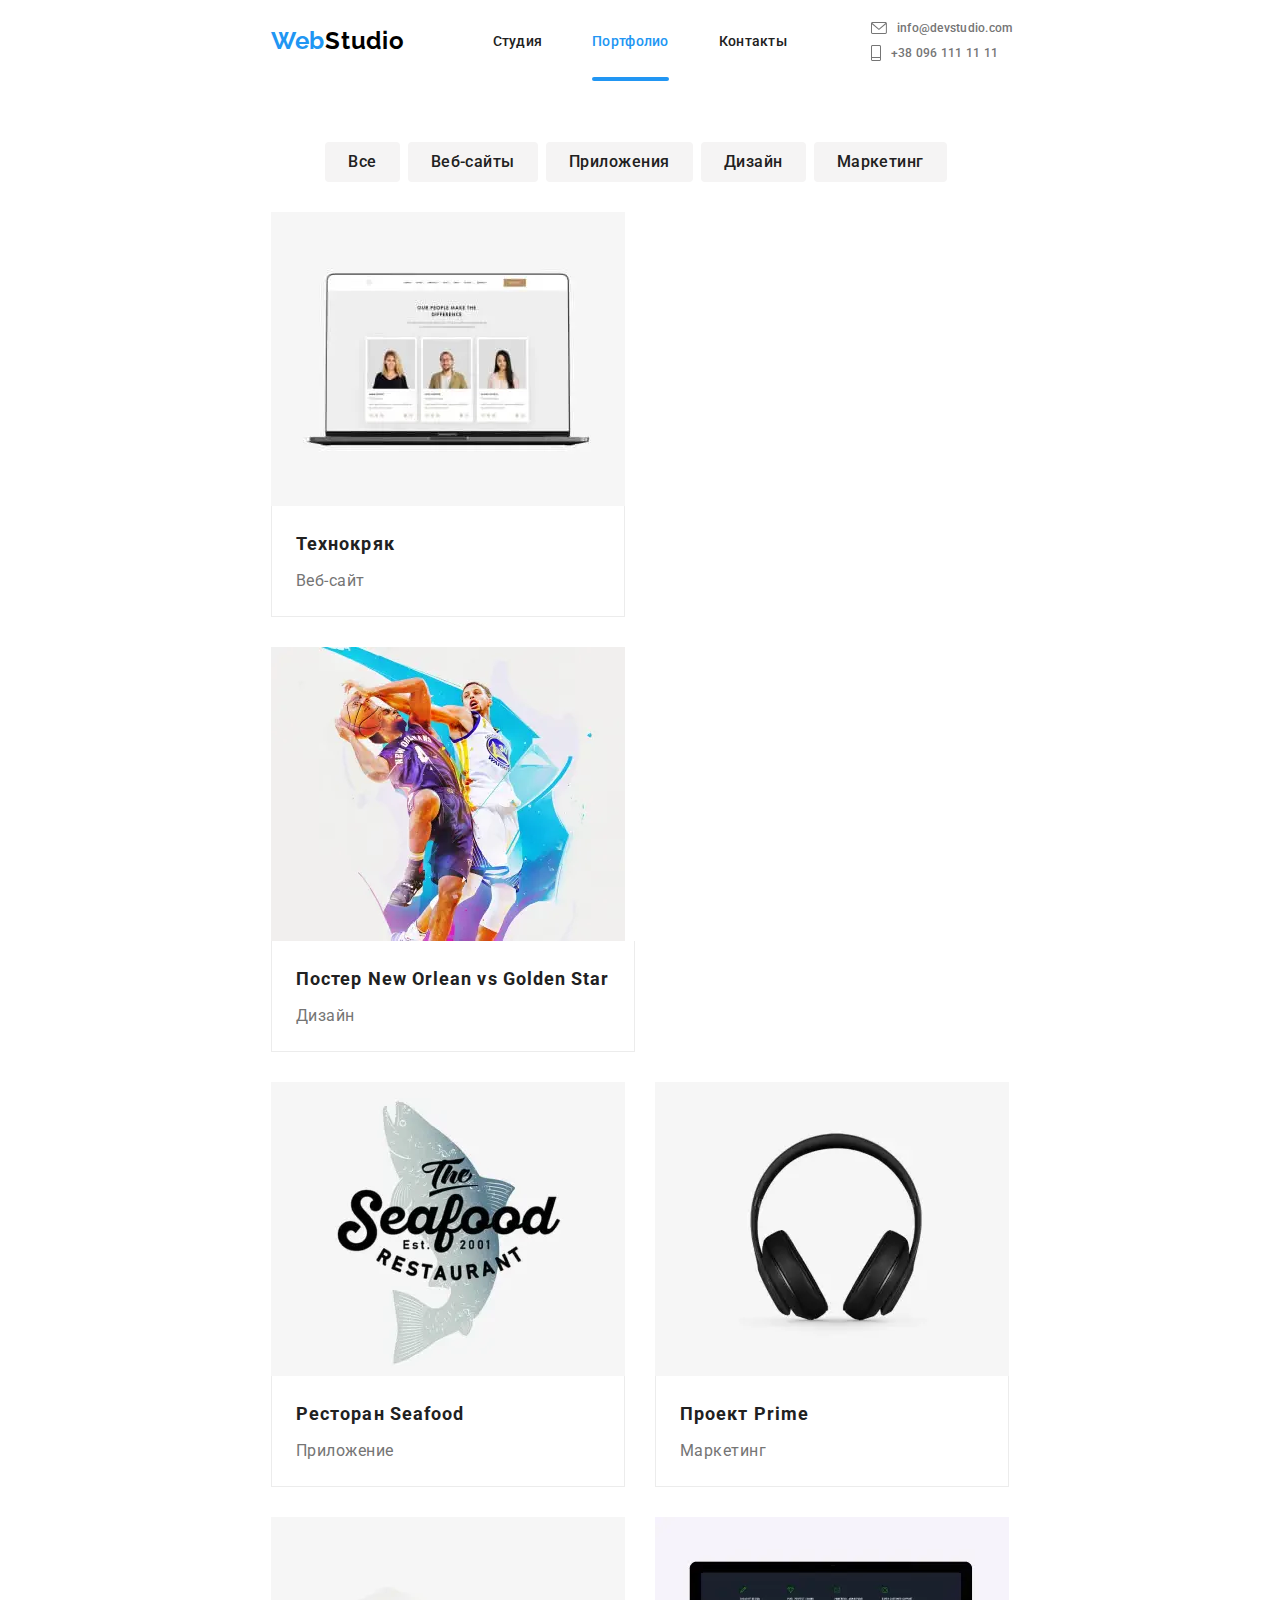
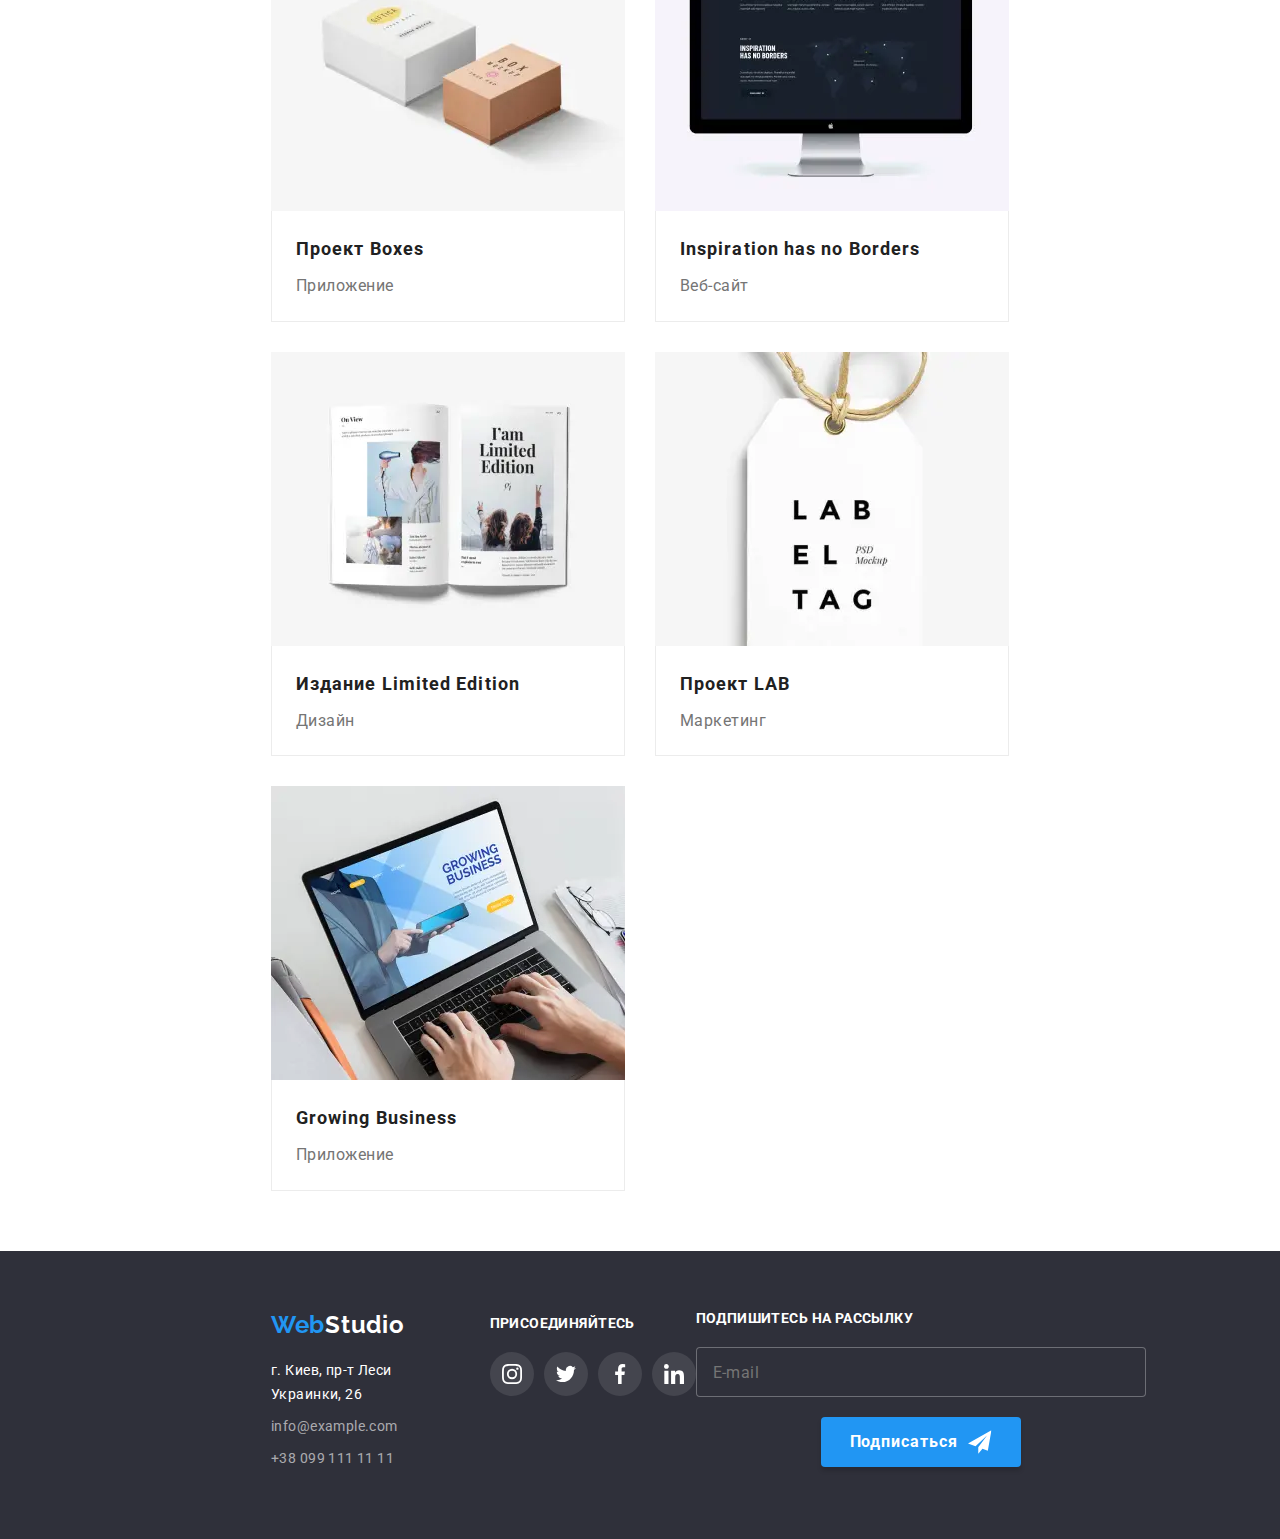
==== commit a44ecd68: "Добавляет адаптивные стили на страницу Портфолио" ====
--- a/portfolio.html
+++ b/portfolio.html
@@ -97,8 +97,7 @@
                       media="(min-width: 480px)" type="image/webp">
                     <source srcset="./images/mobile/portfolio/pr-1-mobile@1x.jpg 1x, ./images/mobile/portfolio/pr-1-mobile@2x.jpg 2x"
                       media="(min-width: 480px)">
-                    <img class="projects-list-photo" src="./images/mobile/portfolio/pr-1-mobile@1x.jpg" alt="ноутбук с открытым сайтом" width="370px"
-                        height="294px" />
+                    <img class="projects-list-photo" src="./images/mobile/portfolio/pr-1-mobile@1x.jpg" alt="ноутбук с открытым сайтом" />
                   </picture>
                   
                   <p class="projects-list-description">Технокряк это современная площадка распространения коронавируса. Компании
@@ -130,8 +129,7 @@
                       media="(min-width: 480px)" type="image/webp">
                     <source srcset="./images/mobile/portfolio/pr-2-mobile@1x.jpg 1x, ./images/mobile/portfolio/pr-2-mobile@2x.jpg 2x"
                       media="(min-width: 480px)">
-                    <img class="projects-list-photo" src="./images/mobile/portfolio/pr-2-mobile@1x.jpg" alt="два баскетболиста сражаются за мяч"
-                      width="370px" height="294px" />
+                    <img class="projects-list-photo" src="./images/mobile/portfolio/pr-2-mobile@1x.jpg" alt="два баскетболиста сражаются за мяч"/>
                   </picture>
                   
                   <p class="projects-list-description">Технокряк это современная площадка распространения коронавируса. Компании
@@ -140,7 +138,7 @@
                 </div>
                 <div class="projects-name-decor">
                   <h2 class="projects-name">
-                    Постер New Orlean vs Golden Star
+                    Постер New Orlean vs Golden <br class="break">Star
                   </h2>
                   <p class="filter-item">Дизайн</p>
                 </div>
@@ -165,8 +163,7 @@
                       media="(min-width: 480px)" type="image/webp">
                     <source srcset="./images/mobile/portfolio/pr-3-mobile@1x.jpg 1x, ./images/mobile/portfolio/pr-3-mobile@2x.jpg 2x"
                       media="(min-width: 480px)">
-                    <img class="projects-list-photo" src="./images/mobile/portfolio/pr-3-mobile@1x.jpg" alt="логотип ресторана морепродуктов" width="370px"
-                      height="294px" />
+                    <img class="projects-list-photo" src="./images/mobile/portfolio/pr-3-mobile@1x.jpg" alt="логотип ресторана морепродуктов"/>
                   </picture>
                   
                   <p class="projects-list-description">Технокряк это современная площадка распространения коронавируса. Компании
@@ -198,7 +195,7 @@
                       media="(min-width: 480px)" type="image/webp">
                     <source srcset="./images/mobile/portfolio/pr-4-mobile@1x.jpg 1x, ./images/mobile/portfolio/pr-4-mobile@2x.jpg 2x"
                       media="(min-width: 480px)">
-                  <img class="projects-list-photo" src="./images/mobile/portfolio/pr-4-mobile@1x.jpg" alt="фото наушников" width="370px" height="294px" />
+                  <img class="projects-list-photo" src="./images/mobile/portfolio/pr-4-mobile@1x.jpg" alt="фото наушников"/>
                   </picture>
                   
                   <p class="projects-list-description">Технокряк это современная площадка распространения коронавируса. Компании
@@ -230,8 +227,7 @@
                       media="(min-width: 480px)" type="image/webp">
                     <source srcset="./images/mobile/portfolio/pr-5-mobile@1x.jpg 1x, ./images/mobile/portfolio/pr-5-mobile@2x.jpg 2x"
                       media="(min-width: 480px)">
-                    <img class="projects-list-photo" src="./images/mobile/portfolio/pr-5-mobile@1x.jpg" alt="две коробки разных размеров" width="370px"
-                      height="294px" />
+                    <img class="projects-list-photo" src="./images/mobile/portfolio/pr-5-mobile@1x.jpg" alt="две коробки разных размеров"/>
                   </picture>
                   
                   <p class="projects-list-description">Технокряк это современная площадка распространения коронавируса. Компании
@@ -263,8 +259,7 @@
                       media="(min-width: 480px)" type="image/webp">
                     <source srcset="./images/mobile/portfolio/pr-6-mobile@1x.jpg 1x, ./images/mobile/portfolio/pr-6-mobile@2x.jpg 2x"
                       media="(min-width: 480px)">
-                    <img class="projects-list-photo" src="./images/mobile/portfolio/pr-6-mobile@1x.jpg" alt="монитор с открытым сайтом" width="370px"
-                      height="294px" />
+                    <img class="projects-list-photo" src="./images/mobile/portfolio/pr-6-mobile@1x.jpg" alt="монитор с открытым сайтом"/>
                   </picture>
                   
                   <p class="projects-list-description">Технокряк это современная площадка распространения коронавируса. Компании
@@ -297,8 +292,7 @@
                       media="(min-width: 480px)" type="image/webp">
                     <source srcset="./images/mobile/portfolio/pr-7-mobile@1x.jpg 1x, ./images/mobile/portfolio/pr-7-mobile@2x.jpg 2x"
                       media="(min-width: 480px)">
-                    <img class="projects-list-photo" src="./images/mobile/portfolio/pr-7-mobile@1x.jpg" alt="разворот журнала" width="370px"
-                      height="294px" />
+                    <img class="projects-list-photo" src="./images/mobile/portfolio/pr-7-mobile@1x.jpg" alt="разворот журнала"/>
                   </picture>
                  
                   <p class="projects-list-description">Технокряк это современная площадка распространения коронавируса. Компании
@@ -330,8 +324,7 @@
                       media="(min-width: 480px)" type="image/webp">
                     <source srcset="./images/mobile/portfolio/pr-8-mobile@1x.jpg 1x, ./images/mobile/portfolio/pr-8-mobile@2x.jpg 2x"
                       media="(min-width: 480px)">
-                    <img class="projects-list-photo" src="./images/mobile/portfolio/pr-8-mobile@1x.jpg" alt="бирка с логотипом компании маркетологов"
-                      width="370px" height="294px" />
+                    <img class="projects-list-photo" src="./images/mobile/portfolio/pr-8-mobile@1x.jpg" alt="бирка с логотипом компании маркетологов"/>
                   </picture>
                   
                   <p class="projects-list-description">Технокряк это современная площадка распространения коронавируса. Компании
@@ -364,7 +357,7 @@
                     <source srcset="./images/mobile/portfolio/pr-9-mobile@1x.jpg 1x, ./images/mobile/portfolio/pr-9-mobile@2x.jpg 2x"
                       media="(min-width: 480px)">
                     <img class="projects-list-photo" src="./images/mobile/portfolio/pr-9-mobile@1x.jpg"
-                      alt="руки на клавиатуре ноутбука с открытым сайтом приложения для бизнеса width=" 370px" height="294px"" />
+                      alt="руки на клавиатуре ноутбука с открытым сайтом приложения для бизнеса"/>
                   </picture>
                  
                   <p class=" projects-list-description">Технокряк это современная площадка распространения коронавируса. Компании используют эту платформу для цифрового шпионажа и атак на защищённые сервера конкурентов.</p>
--- a/css/portfolio.min.css
+++ b/css/portfolio.min.css
@@ -1,2 +1,2 @@
-.visually-hidden{position:absolute !important;clip:rect(1px 1px 1px 1px);clip:rect(1px, 1px, 1px, 1px);padding:0 !important;border:0 !important;height:1px !important;width:1px !important;overflow:hidden}body{font-family:"Roboto",sans-serif}.link{text-decoration:none;font-style:normal}.list{list-style:none}h1,h2,h3,h4,h5,h6{margin:0}ul,ol{margin:0;padding:0}p{margin:0}img{display:block}address{font-style:normal}.container{width:100%;padding:0 15px}@media screen and (min-width: 480px){.container{max-width:480px;margin:0 auto}}@media screen and (min-width: 768px){.container{max-width:768px}}@media screen and (min-width: 1600px){.hero .container{max-width:1600px}.container{max-width:1200px}}.logo{font-family:"Raleway",sans-serif;font-weight:700;font-size:24px;line-height:1.167;letter-spacing:.03em;color:#000}.logo-accent{color:#2196f3}.logo-footer{font-family:"Raleway",sans-serif;font-weight:700;font-size:24px;line-height:1.167;letter-spacing:.03em;color:#000;margin-bottom:20px;display:inline-block}.logo-alt{color:#fff}@media screen and (min-width: 1600px){.logo-footer,.logo{font-weight:700;font-size:26px;line-height:1.192;letter-spacing:.03em}}@media screen and (min-width: 480px) and (max-width: 767px){.nav-list-item{margin-bottom:40px}.nav-list-item .current{color:#2196f3;text-align:center}.nav-list-item:nth-child(3n){margin-bottom:60px}.contact-list{margin-bottom:16px}.contact-list:nth-child(2n){margin-bottom:0}.header{position:relative;padding-top:10px;padding-bottom:10px;border-bottom:1px solid #ececec}.header .nav{display:-webkit-box;display:-ms-flexbox;display:flex;-webkit-box-align:center;-ms-flex-align:center;align-items:center;-webkit-box-pack:justify;-ms-flex-pack:justify;justify-content:space-between}}.menu-button{display:-webkit-inline-box;display:-ms-inline-flexbox;display:inline-flex;margin:0;padding:0;border:none;background-color:transparent;text-align:center}.menu-button:hover{fill:#2196f3}@media screen and (min-width: 768px){.menu-button{display:none}}.menu-button .icon-close{display:none}.menu-button.is-open .icon-close{display:block}.menu-button.is-open .menu-burger{display:none}.menu-container{background-color:#fff;text-align:center;border-top:1px solid #ececec}@media screen and (max-width: 767px){.menu-container{display:none;position:absolute;padding-top:60px;padding-bottom:60px;top:100%;left:0;height:393px;width:100%}.menu-container.is-open{display:block}}@media screen and (min-width: 768px){.menu-container{display:-webkit-box;display:-ms-flexbox;display:flex;border-top:none;-webkit-box-align:center;-ms-flex-align:center;align-items:center}}.contact-link{font-weight:500;font-size:18px;line-height:1.166;letter-spacing:.02em;display:-webkit-box;display:-ms-flexbox;display:flex;-webkit-box-align:center;-ms-flex-align:center;align-items:center;-webkit-box-pack:center;-ms-flex-pack:center;justify-content:center;color:#757575;-webkit-transition:color 250ms cubic-bezier(0.4, 0, 0.2, 1);transition:color 250ms cubic-bezier(0.4, 0, 0.2, 1)}.contact-link:hover,.contact-link:focus,.contact-link:active{color:#2196f3}.nav-list-link{font-weight:500;font-size:18px;line-height:1.166;letter-spacing:.02em;color:#212121;position:relative;padding-bottom:8px;-webkit-transition:color 250ms cubic-bezier(0.4, 0, 0.2, 1);transition:color 250ms cubic-bezier(0.4, 0, 0.2, 1)}.nav-list-link:hover,.nav-list-link:focus,.nav-list-link:active{color:#2196f3}.nav-list-link.current::after{content:"";position:absolute;display:block;width:100%;height:4px;background-color:#2196f3;left:0;bottom:0;border-radius:2px}@media screen and (min-width: 768px){.nav-list-link{padding-bottom:32px}}.contact-icon{fill:currentColor;margin-right:10px;-webkit-transition:fill 250ms cubic-bezier(0.4, 0, 0.2, 1);transition:fill 250ms cubic-bezier(0.4, 0, 0.2, 1)}.contact-icon:hover,.contact-icon:focus,.contact-icon:active{fill:#2196f3}@media screen and (min-width: 768px){.header{padding-top:21px;padding-bottom:21px}.header .nav{display:-webkit-box;display:-ms-flexbox;display:flex;-webkit-box-align:center;-ms-flex-align:center;align-items:center}.header .logo{margin-right:88px}.nav-list{display:-webkit-box;display:-ms-flexbox;display:flex}.nav-list .nav-list-item{margin-right:50px}.nav-list .nav-list-item:nth-child(3n){margin-right:84px}.contact-link{font-weight:500;font-size:12px;line-height:1.166;letter-spacing:.02em;-webkit-box-pack:start;-ms-flex-pack:start;justify-content:flex-start}.nav-list-link{font-weight:500;font-size:14px;line-height:1.143;letter-spacing:.02em;-ms-flex-line-pack:start;align-content:flex-start}.nav-list-link.current{color:#2196f3}.contact-list{padding-bottom:10px}.contact-list:nth-child(2n){padding-bottom:0}}@media screen and (min-width: 1600px){.header{padding-top:25px;padding-bottom:25px}.header .logo{margin-right:93px}.contact{display:-webkit-box;display:-ms-flexbox;display:flex;text-align:center;-webkit-box-align:center;-ms-flex-align:center;align-items:center}.nav-list .nav-list-item{margin-right:50px}.nav-list .nav-list-item:nth-child(3n){margin-right:305px}.nav-list-link,.contact-link{font-weight:500;font-size:14px;line-height:1.142;letter-spacing:.02em}.contact-link{-webkit-transition:color 250ms cubic-bezier(0.4, 0, 0.2, 1);transition:color 250ms cubic-bezier(0.4, 0, 0.2, 1)}.contact-link:hover,.contact-link:focus{color:#2196f3}.contact-list{margin-right:30px;padding-bottom:0}.contact-list:nth-child(2n){margin-right:0}}.projects{padding-top:60px;padding-bottom:60px}.filters-btn{font-weight:500;font-size:16px;line-height:1.62;letter-spacing:.03em;color:#212121;background-color:#f5f4f4;border-radius:4px;border:1px solid transparent;cursor:pointer;padding:6px 22px;margin-bottom:15px;margin-right:8px;-webkit-transition:background-color 250ms cubic-bezier(0.4, 0, 0.2, 1);transition:background-color 250ms cubic-bezier(0.4, 0, 0.2, 1)}.filters-btn:hover,.filters-btn:focus{background-color:#2196f3;color:#fff;-webkit-box-shadow:0px 3px 1px rgba(0,0,0,0.1),0px 1px 2px rgba(0,0,0,0.08),0px 2px 2px rgba(0,0,0,0.12);box-shadow:0px 3px 1px rgba(0,0,0,0.1),0px 1px 2px rgba(0,0,0,0.08),0px 2px 2px rgba(0,0,0,0.12)}.filters-list-btn{display:-webkit-box;display:-ms-flexbox;display:flex;-ms-flex-wrap:wrap;flex-wrap:wrap}.projects-name{font-weight:700;font-size:18px;line-height:2;letter-spacing:.06em;color:#212121;margin-bottom:4px}.filter-item{font-weight:400;font-size:16px;line-height:1.87;letter-spacing:.03em;color:#757575}.container .projects-list{display:-webkit-box;display:-ms-flexbox;display:flex;-ms-flex-wrap:wrap;flex-wrap:wrap}.projects-list .projects-list-item{min-width:370px;-webkit-box-sizing:border-box;box-sizing:border-box;margin-right:30px;margin-bottom:30px;background-color:#fff}.projects-list-item:nth-child(3n){margin-right:0}.projects-list-item:nth-last-child(-n+3){margin-bottom:0px}@media screen and (min-width: 768px){.filters-list-btn{display:-webkit-box;display:-ms-flexbox;display:flex;-webkit-box-pack:center;-ms-flex-pack:center;justify-content:center;-ms-flex-wrap:nowrap;flex-wrap:nowrap;padding-bottom:30px}.filters-btn{margin-bottom:0}}@media screen and (min-width: 1600px){.filters-list-btn{padding-bottom:50px}.projects{padding-top:94px;padding-bottom:94px}}.footer{background-color:#2f303a;padding-top:60px;padding-bottom:60px;text-align:center}.contact-footer-link{font-weight:400;font-size:14px;line-height:1.71;letter-spacing:.03em;color:rgba(255,255,255,0.6);margin-bottom:8px;-webkit-transition:color 250ms cubic-bezier(0.4, 0, 0.2, 1);transition:color 250ms cubic-bezier(0.4, 0, 0.2, 1)}.contact-footer-link:hover,.contact-footer-link:focus{color:rgba(255,255,255,0.8)}.address-footer{margin-bottom:60px}.address-footer>.contact-footer-link{color:#fff;display:inline-block;margin-bottom:8px}.contacts-footer-list>.contact-footer-link{display:inline-block;margin-bottom:8px}.social-call{font-weight:700;font-size:14px;line-height:1.14;letter-spacing:.03em;text-transform:uppercase;color:#fff;margin-bottom:20px}.social-list-footer{display:-webkit-box;display:-ms-flexbox;display:flex;-webkit-box-align:center;-ms-flex-align:center;align-items:center;-webkit-box-pack:center;-ms-flex-pack:center;justify-content:center;margin-bottom:60px}.social-list-footer-link{background:rgba(255,255,255,0.1);border-radius:50%;width:44px;height:44px;margin-right:10px;display:-webkit-box;display:-ms-flexbox;display:flex;-webkit-box-align:center;-ms-flex-align:center;align-items:center;-webkit-box-pack:center;-ms-flex-pack:center;justify-content:center;-webkit-transition:background-color 250ms cubic-bezier(0.4, 0, 0.2, 1);transition:background-color 250ms cubic-bezier(0.4, 0, 0.2, 1)}.social-list-footer-item:nth-child(4n) .social-list-footer-link{margin-right:0px}.social-list-footer-icon{fill:#fff}@media screen and (min-width: 768px){.footer .container{display:-webkit-box;display:-ms-flexbox;display:flex;-ms-flex-wrap:wrap;flex-wrap:wrap;-webkit-box-align:start;-ms-flex-align:start;align-items:flex-start;-webkit-box-pack:center;-ms-flex-pack:center;justify-content:center}.communications{margin-right:165px}.address-footer{margin-bottom:52px}}@media screen and (min-width: 1200px){.footer{text-align:left}.footer .container{display:-webkit-box;display:-ms-flexbox;display:flex;-ms-flex-wrap:nowrap;flex-wrap:nowrap;-webkit-box-pack:start;-ms-flex-pack:start;justify-content:flex-start}.communications{margin-right:85px}.address-footer{margin-bottom:0}.social-list-footer-link{-webkit-transition:background-color 250ms cubic-bezier(0.4, 0, 0.2, 1);transition:background-color 250ms cubic-bezier(0.4, 0, 0.2, 1)}.social-list-footer-link:hover,.social-list-footer-link:focus{background-color:#2196f3}}.footer-form-input{width:450px;height:50px;border:1px solid rgba(255,255,255,0.3);border-radius:4px;padding-left:16px;margin-bottom:20px;background-color:#2f303a;outline:none;font-weight:400;font-size:16px;line-height:1.25;letter-spacing:.03em;color:rgba(255,255,255,0.6)}.footer-form-btn{width:200px;height:50px;background:#2196f3;-webkit-box-shadow:0px 4px 4px rgba(0,0,0,0.15);box-shadow:0px 4px 4px rgba(0,0,0,0.15);border-radius:4px;border:1px solid transparent;font-weight:700;font-size:16px;line-height:1.87;letter-spacing:.06em;text-align:center;color:#fff;padding:10px 28px;display:-webkit-inline-box;display:-ms-inline-flexbox;display:inline-flex;-webkit-box-pack:center;-ms-flex-pack:center;justify-content:center;-webkit-box-align:center;-ms-flex-align:center;align-items:center}.footer-form-btn-icon{margin-left:10px;fill:#fff}@media screen and (min-width: 768px){.social-footer-subscribe-form{display:-webkit-box;display:-ms-flexbox;display:flex;-webkit-box-orient:vertical;-webkit-box-direction:normal;-ms-flex-direction:column;flex-direction:column;-webkit-box-align:center;-ms-flex-align:center;align-items:center}.social-footer{margin-top:5px}}@media screen and (min-width: 1600px){.social-footer-subscribe-form{margin-top:12px;display:block}.social-list-footer-link{cursor:pointer}.social-footer{margin-top:10px;margin-right:93px}.footer-form-input{width:358px;margin-right:8px}}
+.visually-hidden{position:absolute !important;clip:rect(1px 1px 1px 1px);clip:rect(1px, 1px, 1px, 1px);padding:0 !important;border:0 !important;height:1px !important;width:1px !important;overflow:hidden}body{font-family:"Roboto",sans-serif}.link{text-decoration:none;font-style:normal}.list{list-style:none}h1,h2,h3,h4,h5,h6{margin:0}ul,ol{margin:0;padding:0}p{margin:0}img{display:block}address{font-style:normal}.container{width:100%;padding:0 15px}@media screen and (min-width: 480px){.container{max-width:480px;margin:0 auto}}@media screen and (min-width: 768px){.container{max-width:768px}}@media screen and (min-width: 1600px){.hero .container{max-width:1600px}.container{max-width:1200px}}.logo{font-family:"Raleway",sans-serif;font-weight:700;font-size:24px;line-height:1.167;letter-spacing:.03em;color:#000}.logo-accent{color:#2196f3}.logo-footer{font-family:"Raleway",sans-serif;font-weight:700;font-size:24px;line-height:1.167;letter-spacing:.03em;color:#000;margin-bottom:20px;display:inline-block}.logo-alt{color:#fff}@media screen and (min-width: 1600px){.logo-footer,.logo{font-weight:700;font-size:26px;line-height:1.192;letter-spacing:.03em}}@media screen and (min-width: 480px) and (max-width: 767px){.nav-list-item{margin-bottom:40px}.nav-list-item .current{color:#2196f3;text-align:center}.nav-list-item:nth-child(3n){margin-bottom:60px}.contact-list{margin-bottom:16px}.contact-list:nth-child(2n){margin-bottom:0}.header{position:relative;padding-top:10px;padding-bottom:10px;border-bottom:1px solid #ececec}.header .nav{display:-webkit-box;display:-ms-flexbox;display:flex;-webkit-box-align:center;-ms-flex-align:center;align-items:center;-webkit-box-pack:justify;-ms-flex-pack:justify;justify-content:space-between}}.menu-button{display:-webkit-inline-box;display:-ms-inline-flexbox;display:inline-flex;margin:0;padding:0;border:none;background-color:transparent;text-align:center}.menu-button:hover{fill:#2196f3}@media screen and (min-width: 768px){.menu-button{display:none}}.menu-button .icon-close{display:none}.menu-button.is-open .icon-close{display:block}.menu-button.is-open .menu-burger{display:none}.menu-container{background-color:#fff;text-align:center;border-top:1px solid #ececec;z-index:200}@media screen and (max-width: 767px){.menu-container{display:none;position:absolute;padding-top:60px;padding-bottom:60px;top:100%;left:0;height:393px;width:100%}.menu-container.is-open{display:block}}@media screen and (min-width: 768px){.menu-container{display:-webkit-box;display:-ms-flexbox;display:flex;border-top:none;-webkit-box-align:center;-ms-flex-align:center;align-items:center}}.contact-link{font-weight:500;font-size:18px;line-height:1.166;letter-spacing:.02em;display:-webkit-box;display:-ms-flexbox;display:flex;-webkit-box-align:center;-ms-flex-align:center;align-items:center;-webkit-box-pack:center;-ms-flex-pack:center;justify-content:center;color:#757575;-webkit-transition:color 250ms cubic-bezier(0.4, 0, 0.2, 1);transition:color 250ms cubic-bezier(0.4, 0, 0.2, 1)}.contact-link:hover,.contact-link:focus,.contact-link:active{color:#2196f3}.nav-list-link{font-weight:500;font-size:18px;line-height:1.166;letter-spacing:.02em;color:#212121;position:relative;padding-bottom:8px;-webkit-transition:color 250ms cubic-bezier(0.4, 0, 0.2, 1);transition:color 250ms cubic-bezier(0.4, 0, 0.2, 1)}.nav-list-link:hover,.nav-list-link:focus,.nav-list-link:active{color:#2196f3}.nav-list-link.current::after{content:"";position:absolute;display:block;width:100%;height:4px;background-color:#2196f3;left:0;bottom:0;border-radius:2px}@media screen and (min-width: 768px){.nav-list-link{padding-bottom:32px}}.contact-icon{fill:currentColor;margin-right:10px;-webkit-transition:fill 250ms cubic-bezier(0.4, 0, 0.2, 1);transition:fill 250ms cubic-bezier(0.4, 0, 0.2, 1)}.contact-icon:hover,.contact-icon:focus,.contact-icon:active{fill:#2196f3}@media screen and (min-width: 768px){.header{padding-top:21px;padding-bottom:21px}.header .nav{display:-webkit-box;display:-ms-flexbox;display:flex;-webkit-box-align:center;-ms-flex-align:center;align-items:center}.header .logo{margin-right:88px}.nav-list{display:-webkit-box;display:-ms-flexbox;display:flex}.nav-list .nav-list-item{margin-right:50px}.nav-list .nav-list-item:nth-child(3n){margin-right:84px}.contact-link{font-weight:500;font-size:12px;line-height:1.166;letter-spacing:.02em;-webkit-box-pack:start;-ms-flex-pack:start;justify-content:flex-start}.nav-list-link{font-weight:500;font-size:14px;line-height:1.143;letter-spacing:.02em;-ms-flex-line-pack:start;align-content:flex-start}.nav-list-link.current{color:#2196f3}.contact-list{padding-bottom:10px}.contact-list:nth-child(2n){padding-bottom:0}}@media screen and (min-width: 1600px){.header{padding-top:25px;padding-bottom:25px}.header .logo{margin-right:93px}.contact{display:-webkit-box;display:-ms-flexbox;display:flex;text-align:center;-webkit-box-align:center;-ms-flex-align:center;align-items:center}.nav-list .nav-list-item{margin-right:50px}.nav-list .nav-list-item:nth-child(3n){margin-right:305px}.nav-list-link,.contact-link{font-weight:500;font-size:14px;line-height:1.142;letter-spacing:.02em}.contact-link{-webkit-transition:color 250ms cubic-bezier(0.4, 0, 0.2, 1);transition:color 250ms cubic-bezier(0.4, 0, 0.2, 1)}.contact-link:hover,.contact-link:focus{color:#2196f3}.contact-list{margin-right:30px;padding-bottom:0}.contact-list:nth-child(2n){margin-right:0}}.projects{padding-top:60px;padding-bottom:60px}.filters-btn{font-weight:500;font-size:16px;line-height:1.62;letter-spacing:.03em;color:#212121;background-color:#f5f4f4;border-radius:4px;border:1px solid transparent;cursor:pointer;padding:6px 22px;margin-bottom:15px;margin-right:8px;-webkit-transition:background-color 250ms cubic-bezier(0.4, 0, 0.2, 1);transition:background-color 250ms cubic-bezier(0.4, 0, 0.2, 1)}.filters-btn:hover,.filters-btn:focus{background-color:#2196f3;color:#fff;-webkit-box-shadow:0px 3px 1px rgba(0,0,0,0.1),0px 1px 2px rgba(0,0,0,0.08),0px 2px 2px rgba(0,0,0,0.12);box-shadow:0px 3px 1px rgba(0,0,0,0.1),0px 1px 2px rgba(0,0,0,0.08),0px 2px 2px rgba(0,0,0,0.12)}.filters-list-btn{display:-webkit-box;display:-ms-flexbox;display:flex;-ms-flex-wrap:wrap;flex-wrap:wrap}.projects-name{font-weight:700;font-size:18px;line-height:2;letter-spacing:.06em;color:#212121;margin-bottom:4px}.projects-name .break{display:none}@media screen and (min-width: 768px) and (max-width: 1199px){.projects-name .break{display:initial}}.filter-item{font-weight:400;font-size:16px;line-height:1.87;letter-spacing:.03em;color:#757575}.projects-list .projects-list-item{min-width:450px;-webkit-box-sizing:border-box;box-sizing:border-box;margin-bottom:30px;background-color:#fff}.projects-list .projects-list-item:last-child{margin-bottom:0}.link-card{-webkit-transition:-webkit-box-shadow 250ms cubic-bezier(0.4, 0, 0.2, 1);transition:-webkit-box-shadow 250ms cubic-bezier(0.4, 0, 0.2, 1);transition:box-shadow 250ms cubic-bezier(0.4, 0, 0.2, 1);transition:box-shadow 250ms cubic-bezier(0.4, 0, 0.2, 1), -webkit-box-shadow 250ms cubic-bezier(0.4, 0, 0.2, 1)}.link-card:hover,.link-card:focus{display:block;-webkit-box-shadow:0px 1px 1px rgba(0,0,0,0.12),0px 4px 4px rgba(0,0,0,0.06),1px 4px 6px rgba(0,0,0,0.16);box-shadow:0px 1px 1px rgba(0,0,0,0.12),0px 4px 4px rgba(0,0,0,0.06),1px 4px 6px rgba(0,0,0,0.16)}.project-card-overly{position:relative;overflow:hidden}.projects-list-description{position:absolute;top:0;font-family:"Roboto",sans-serif;font-weight:400;font-size:18px;line-height:1.56;letter-spacing:.03em;color:#fff;padding:77px 24px;background-color:rgba(33,150,243,0.9);-webkit-transform:translateY(100%);transform:translateY(100%);-webkit-transition:-webkit-transform 250ms cubic-bezier(0.4, 0, 0.2, 1);transition:-webkit-transform 250ms cubic-bezier(0.4, 0, 0.2, 1);transition:transform 250ms cubic-bezier(0.4, 0, 0.2, 1);transition:transform 250ms cubic-bezier(0.4, 0, 0.2, 1), -webkit-transform 250ms cubic-bezier(0.4, 0, 0.2, 1)}.link-card:hover .projects-list-description,.link-card:focus .projects-list-description{-webkit-transform:translateY(0);transform:translateY(0)}.projects-name-decor{border-bottom:1px solid #ececec;border-left:1px solid #ececec;border-right:1px solid #ececec;padding-left:24px;padding-right:24px;padding-top:20px;padding-bottom:20px}@media screen and (min-width: 768px){.filters-list-btn{display:-webkit-box;display:-ms-flexbox;display:flex;-webkit-box-pack:center;-ms-flex-pack:center;justify-content:center;-ms-flex-wrap:nowrap;flex-wrap:nowrap;padding-bottom:30px}.filters-btn{margin-bottom:0}.container .projects-list{display:-webkit-box;display:-ms-flexbox;display:flex;-ms-flex-wrap:wrap;flex-wrap:wrap}.projects-list .projects-list-item{min-width:354px;-webkit-box-sizing:border-box;box-sizing:border-box;margin-right:30px;margin-bottom:30px;background-color:#fff}.projects-list-item:nth-child(2n){margin-right:0}.projects-list-item:last-child{margin-bottom:0px;margin-right:0}.projects-list-description{padding:49px 24px}}@media screen and (min-width: 1600px){.filters-list-btn{padding-bottom:50px}.projects{padding-top:94px;padding-bottom:94px}.projects-list .projects-list-item{min-width:370px;-webkit-box-sizing:border-box;box-sizing:border-box;margin-right:30px;margin-bottom:30px;background-color:#fff}.projects-list-item:nth-child(3n){margin-right:0}.projects-list-item:nth-last-child(-n+3){margin-bottom:0px}.projects-list-item .projects-list-description{padding:63px 24px}}.footer{background-color:#2f303a;padding-top:60px;padding-bottom:60px;text-align:center}.contact-footer-link{font-weight:400;font-size:14px;line-height:1.71;letter-spacing:.03em;color:rgba(255,255,255,0.6);margin-bottom:8px;-webkit-transition:color 250ms cubic-bezier(0.4, 0, 0.2, 1);transition:color 250ms cubic-bezier(0.4, 0, 0.2, 1)}.contact-footer-link:hover,.contact-footer-link:focus{color:rgba(255,255,255,0.8)}.address-footer{margin-bottom:60px}.address-footer>.contact-footer-link{color:#fff;display:inline-block;margin-bottom:8px}.contacts-footer-list>.contact-footer-link{display:inline-block;margin-bottom:8px}.social-call{font-weight:700;font-size:14px;line-height:1.14;letter-spacing:.03em;text-transform:uppercase;color:#fff;margin-bottom:20px}.social-list-footer{display:-webkit-box;display:-ms-flexbox;display:flex;-webkit-box-align:center;-ms-flex-align:center;align-items:center;-webkit-box-pack:center;-ms-flex-pack:center;justify-content:center;margin-bottom:60px}.social-list-footer-link{background:rgba(255,255,255,0.1);border-radius:50%;width:44px;height:44px;margin-right:10px;display:-webkit-box;display:-ms-flexbox;display:flex;-webkit-box-align:center;-ms-flex-align:center;align-items:center;-webkit-box-pack:center;-ms-flex-pack:center;justify-content:center;-webkit-transition:background-color 250ms cubic-bezier(0.4, 0, 0.2, 1);transition:background-color 250ms cubic-bezier(0.4, 0, 0.2, 1)}.social-list-footer-item:nth-child(4n) .social-list-footer-link{margin-right:0px}.social-list-footer-icon{fill:#fff}@media screen and (min-width: 768px){.footer .container{display:-webkit-box;display:-ms-flexbox;display:flex;-ms-flex-wrap:wrap;flex-wrap:wrap;-webkit-box-align:start;-ms-flex-align:start;align-items:flex-start;-webkit-box-pack:center;-ms-flex-pack:center;justify-content:center}.communications{margin-right:165px}.address-footer{margin-bottom:52px}}@media screen and (min-width: 1200px){.footer{text-align:left}.footer .container{display:-webkit-box;display:-ms-flexbox;display:flex;-ms-flex-wrap:nowrap;flex-wrap:nowrap;-webkit-box-pack:start;-ms-flex-pack:start;justify-content:flex-start}.communications{margin-right:85px}.address-footer{margin-bottom:0}.social-list-footer-link{-webkit-transition:background-color 250ms cubic-bezier(0.4, 0, 0.2, 1);transition:background-color 250ms cubic-bezier(0.4, 0, 0.2, 1)}.social-list-footer-link:hover,.social-list-footer-link:focus{background-color:#2196f3}}.footer-form-input{width:450px;height:50px;border:1px solid rgba(255,255,255,0.3);border-radius:4px;padding-left:16px;margin-bottom:20px;background-color:#2f303a;outline:none;font-weight:400;font-size:16px;line-height:1.25;letter-spacing:.03em;color:rgba(255,255,255,0.6)}.footer-form-btn{width:200px;height:50px;background:#2196f3;-webkit-box-shadow:0px 4px 4px rgba(0,0,0,0.15);box-shadow:0px 4px 4px rgba(0,0,0,0.15);border-radius:4px;border:1px solid transparent;font-weight:700;font-size:16px;line-height:1.87;letter-spacing:.06em;text-align:center;color:#fff;padding:10px 28px;display:-webkit-inline-box;display:-ms-inline-flexbox;display:inline-flex;-webkit-box-pack:center;-ms-flex-pack:center;justify-content:center;-webkit-box-align:center;-ms-flex-align:center;align-items:center}.footer-form-btn-icon{margin-left:10px;fill:#fff}@media screen and (min-width: 768px){.social-footer-subscribe-form{display:-webkit-box;display:-ms-flexbox;display:flex;-webkit-box-orient:vertical;-webkit-box-direction:normal;-ms-flex-direction:column;flex-direction:column;-webkit-box-align:center;-ms-flex-align:center;align-items:center}.social-footer{margin-top:5px}}@media screen and (min-width: 1600px){.social-footer-subscribe-form{margin-top:12px;display:block}.social-list-footer-link{cursor:pointer}.social-footer{margin-top:10px;margin-right:93px}.footer-form-input{width:358px;margin-right:8px}}
 /*# sourceMappingURL=portfolio.min.css.map */